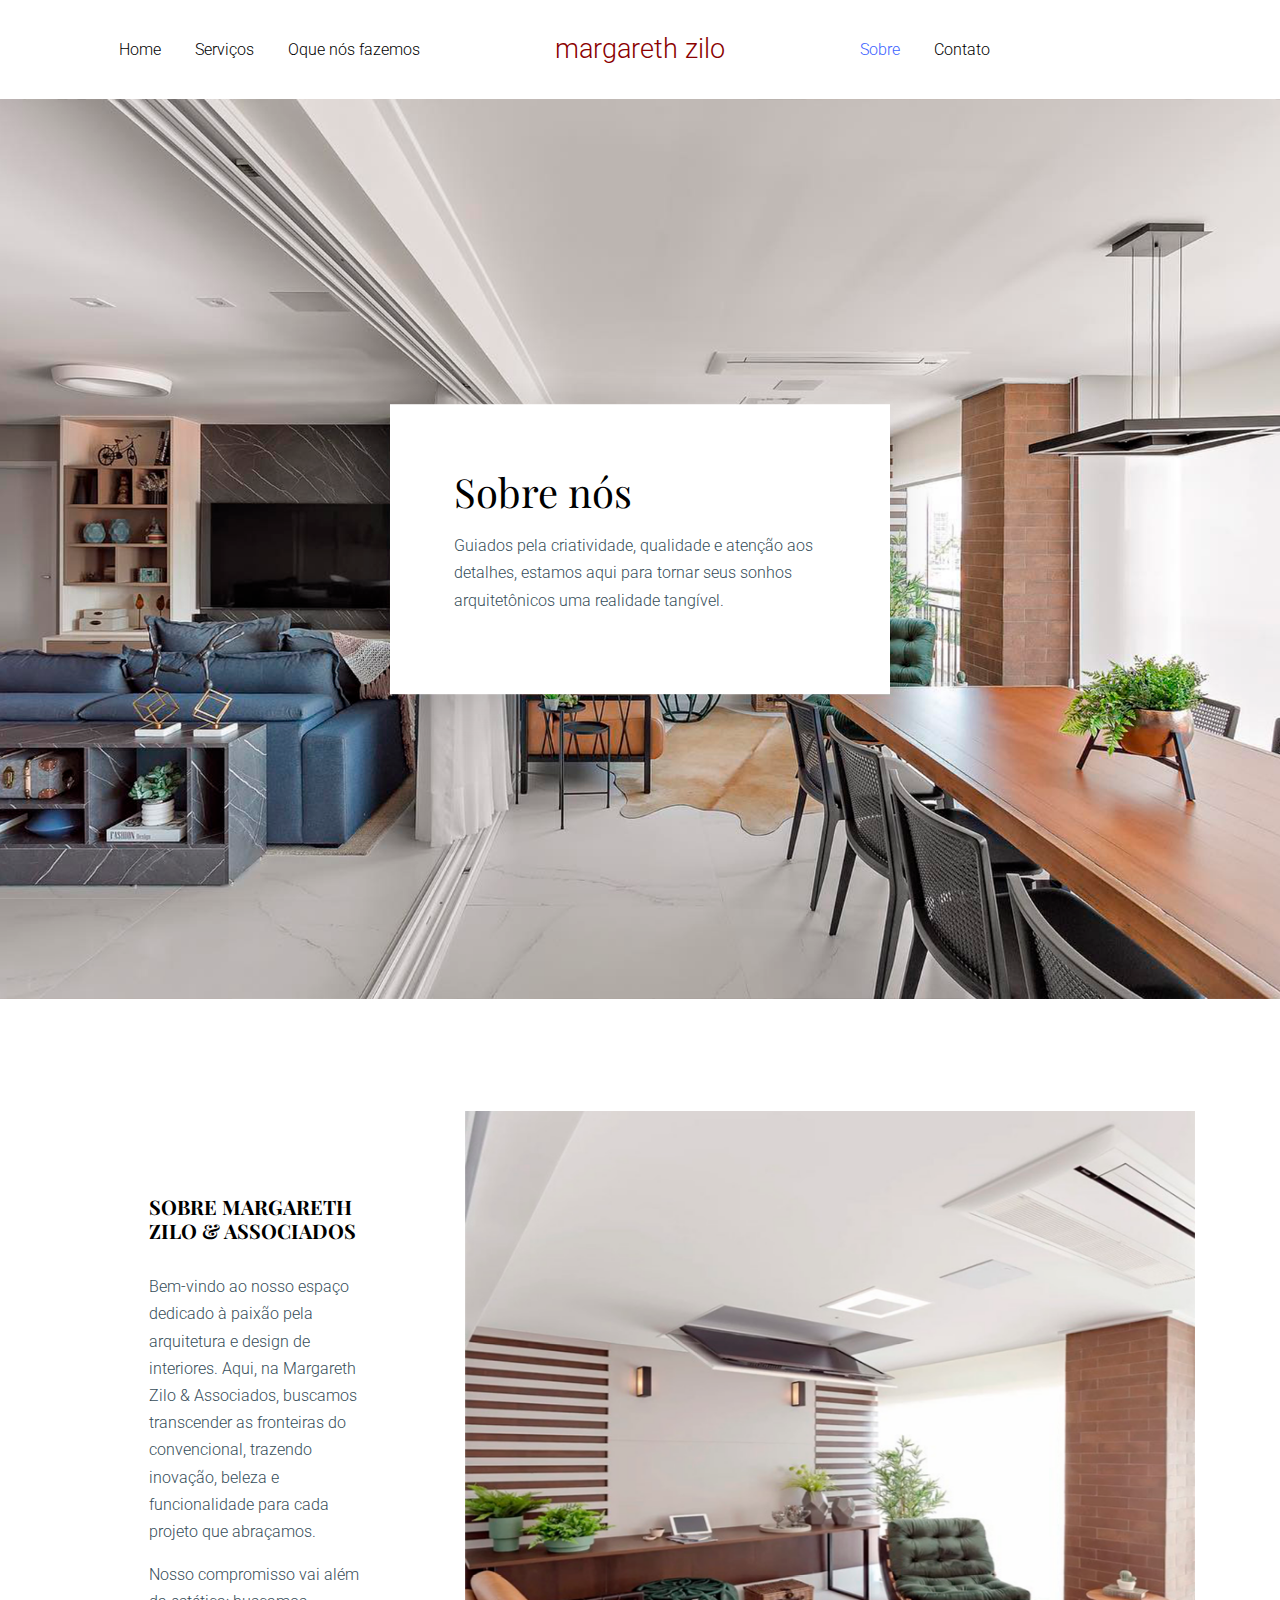
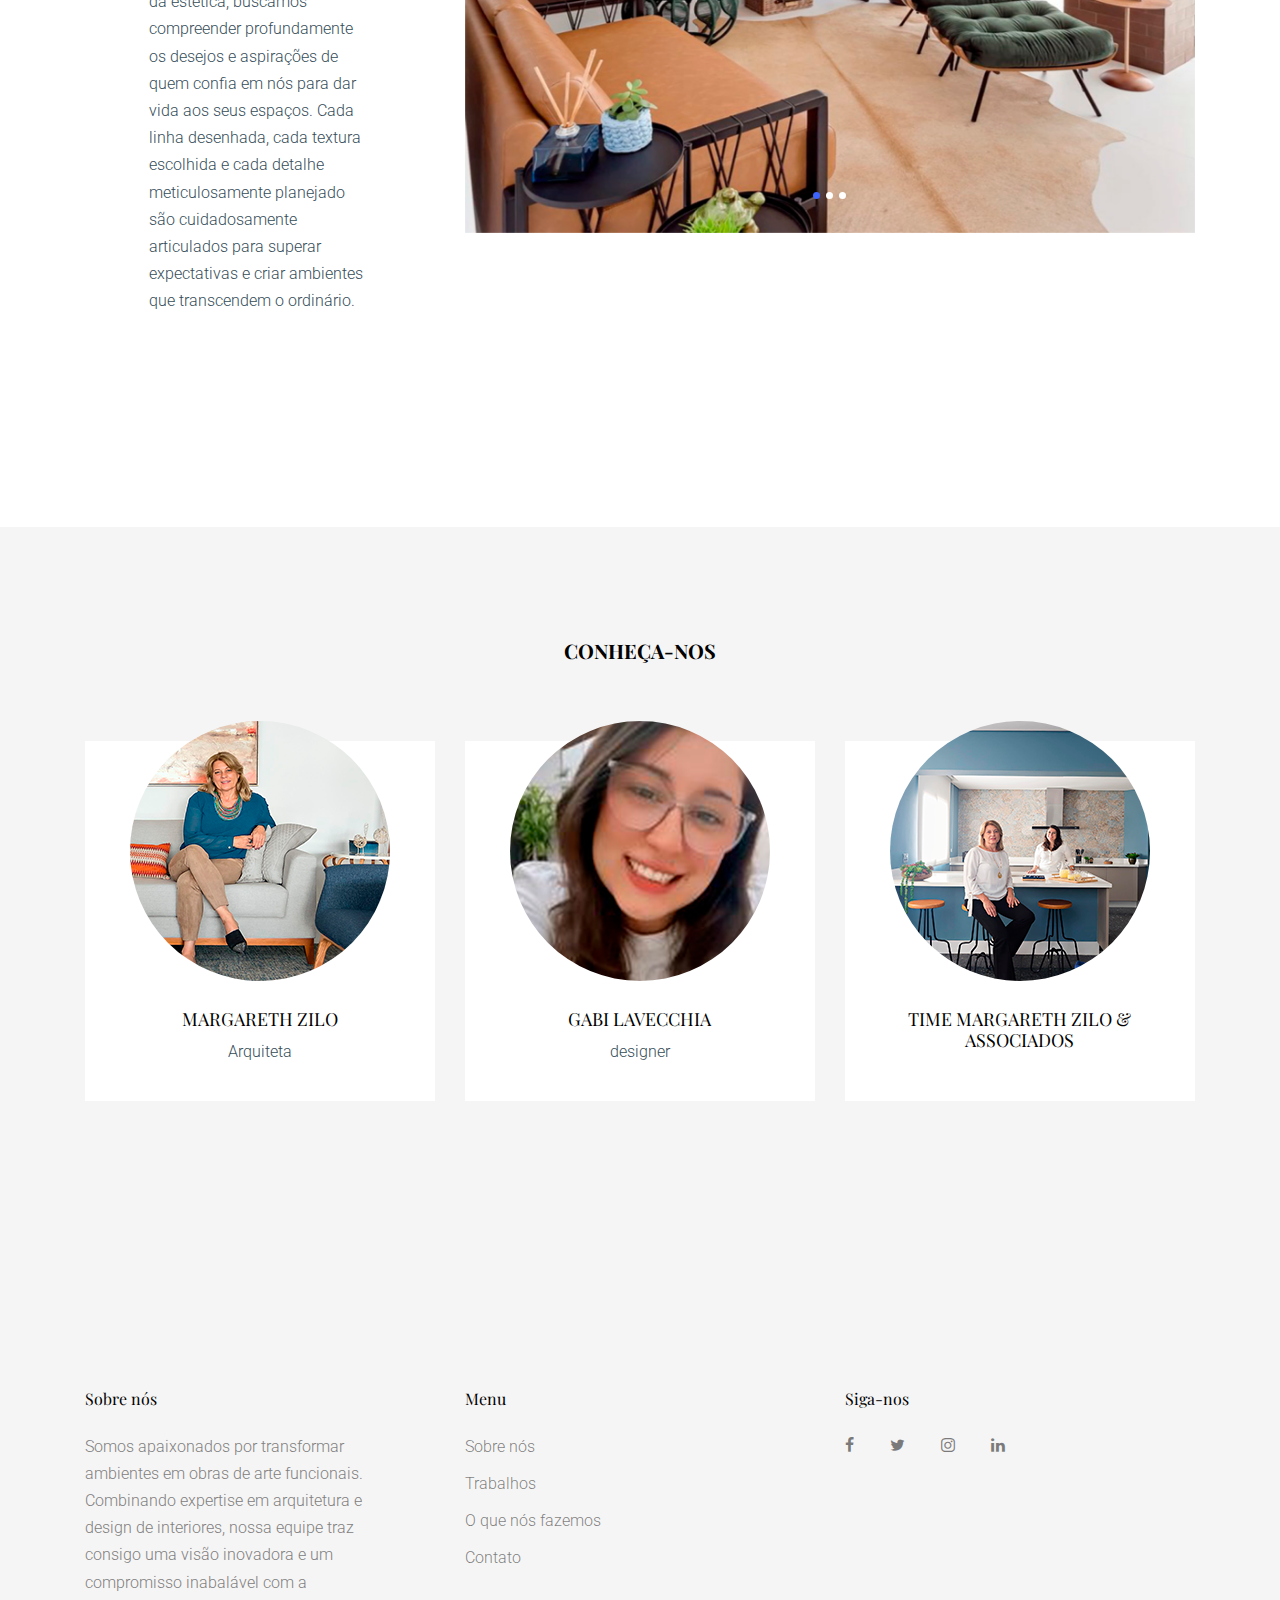
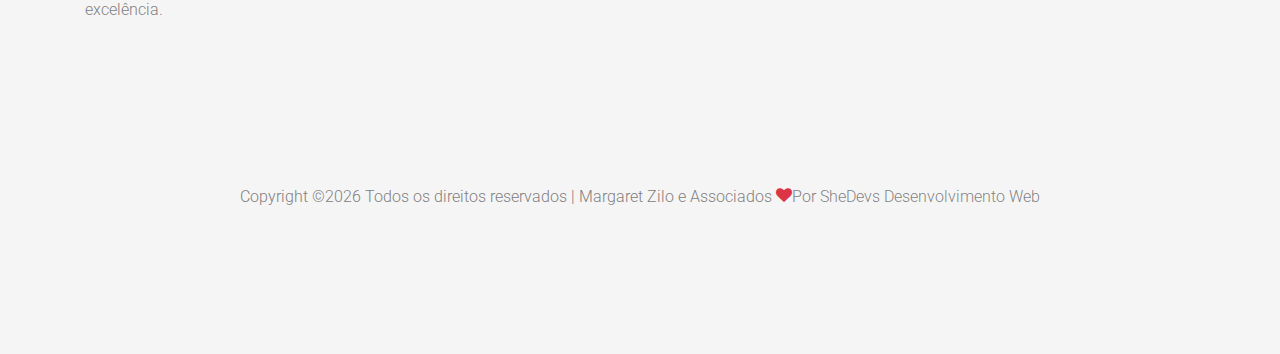
==== about.html @ 589bec4a "first commit" ====
<!DOCTYPE html>
<html lang="pt-br">

<head>
  <title>Margareth Zilo &mdash; </title>
  <meta charset="utf-8">
  <meta name="viewport" content="width=device-width, initial-scale=1, shrink-to-fit=no">


    <link href="https://fonts.googleapis.com/css?family=Playfair+Display:400,700i,900|Roboto&display=swap" rel="stylesheet">

    <link rel="stylesheet" href="fonts/icomoon/style.css">

    <link rel="stylesheet" href="css/bootstrap.min.css">
    <link rel="stylesheet" href="css/animate.min.css">
    <link rel="stylesheet" href="css/jquery.fancybox.min.css">
    <link rel="stylesheet" href="css/owl.carousel.min.css">
    <link rel="stylesheet" href="css/owl.theme.default.min.css">
    <link rel="stylesheet" href="fonts/flaticon/font/flaticon.css">
    <link rel="stylesheet" href="css/aos.css">

    <!-- MAIN CSS -->
    <link rel="stylesheet" href="css/style.css">

  </head>

  <body data-spy="scroll" data-target=".site-navbar-target" data-offset="300">

    
    <div class="site-wrap" id="home-section">

      <div class="site-mobile-menu site-navbar-target">
        <div class="site-mobile-menu-header">
          <div class="site-mobile-menu-close mt-3">
            <span class="icon-close2 js-menu-toggle"></span>
          </div>
        </div>
        <div class="site-mobile-menu-body"></div>
      </div>



      <header class="site-navbar site-navbar-target bg-white" role="banner">

        <div class="container">
          <div class="row align-items-center position-relative">

            <div class="col-lg-4">
              <nav class="site-navigation text-right ml-auto " role="navigation">
                <ul class="site-menu main-menu js-clone-nav ml-auto d-none d-lg-block">
                  <li><a href="index.html" class="nav-link">Home</a></li>
                  <li><a href="work.html" class="nav-link">Serviços</a></li>
                  <li><a href="what-we-do.html" class="nav-link">Oque nós fazemos</a></li>
                </ul>
              </nav>
            </div>
            <div class="col-lg-4 text-center">
              <div class="site-logo">
                <a href="index.html">Margareth Zilo</a>
              </div>


              <div class="ml-auto toggle-button d-inline-block d-lg-none"><a href="#" class="site-menu-toggle py-5 js-menu-toggle text-white"><span class="icon-menu h3 text-primary"></span></a></div>
            </div>
            <div class="col-lg-4">
              <nav class="site-navigation text-left mr-auto " role="navigation">
                <ul class="site-menu main-menu js-clone-nav ml-auto d-none d-lg-block">
                  <li class="active"><a href="about.html" class="nav-link">Sobre</a></li>
                  <li><a href="contact.html" class="nav-link">Contato</a></li>
                </ul>
              </nav>
            </div>
            

          </div>
        </div>

      </header>




    <div class="owl-carousel-wrapper">

      

      <div class="box-92819 shadow-lg">
        

          <div>
            <h1 class=" mb-3 text-black">Sobre nós</h1>
            <p>Guiados pela criatividade, qualidade e atenção aos detalhes, estamos aqui para tornar seus sonhos arquitetônicos uma realidade tangível. </p>
          </div>
        
      </div>

        <div class="ftco-cover-1" style="background-image: url('images/banner2.png');"></div>
    </div>

    
    <div class="site-section">
      <div class="container">
        <div class="row align-items-stretch">
          <div class="col-lg-4">
            <div class="h-100 bg-white box-29291">
              <h2 class="heading-39291">Sobre Margareth Zilo & Associados</h2>
              <p>Bem-vindo ao nosso espaço dedicado à paixão pela arquitetura e design de interiores. Aqui, na Margareth Zilo & Associados, buscamos transcender as fronteiras do convencional, trazendo inovação, beleza e funcionalidade para cada projeto que abraçamos.</p>
              <p>Nosso compromisso vai além da estética; buscamos compreender profundamente os desejos e aspirações de quem confia em nós para dar vida aos seus espaços. Cada linha desenhada, cada textura escolhida e cada detalhe meticulosamente planejado são cuidadosamente articulados para superar expectativas e criar ambientes que transcendem o ordinário.</p>

             
            </div>
          </div>
          <div class="col-lg-8">
            <div class="owl-carousel owl-3">
              <img src="images/trabalho1.png" alt="Image" class="img-fluid">
              <img src="images/trabalho4.png" alt="Image" class="img-fluid">
              <img src="images/trabalho8.png" alt="Image" class="img-fluid">
            </div>
          </div>
        </div>
      </div>
    </div>

    <div class="site-section bg-light">
      <div class="container">
        <div class="row justify-content-center text-center mb-5 section-2-title">
          <div class="col-md-6">
            <h2 class="heading-39291">Conheça-nos</h2>
           
          </div>
        </div>
        <div class="row align-items-stretch">

          <div class="col-lg-4 col-md-6 mb-5">
            <div class="post-entry-1 h-100 bg-white text-center">
              <a href="#" class="d-inline-block">
                <img src="images/time1.png" alt="Image"
                 class="img-fluid">
              </a>
              <div class="post-entry-1-contents">
                <h2>Margareth Zilo</h2>
                <p>Arquiteta</p>
              </div>
            </div>
          </div>
          <div class="col-lg-4 col-md-6 mb-5">
            <div class="post-entry-1 h-100 bg-white text-center">
              <a href="#" class="d-inline-block">
                <img src="images/time2.png" alt="Image"
                 class="img-fluid">
              </a>
              <div class="post-entry-1-contents">
                <h2>Gabi Lavecchia</h2>
                <p>designer</p>
              </div>
            </div>
          </div>

          <div class="col-lg-4 col-md-6 mb-5">
            <div class="post-entry-1 h-100 bg-white text-center">
              <a href="#" class="d-inline-block">
                <img src="images/time3.png" alt="Image"
                 class="img-fluid">
              </a>
              <div class="post-entry-1-contents">
                <h2>Time Margareth Zilo & Associados</h2>
                
              </div>
            </div>
          </div>

          

         

          


        </div>
      </div>
    </div>


    
   
    

    
    
    <footer class="site-footer bg-light">
      <div class="container">
        <div class="row">
          <div class="col-md-6">
            <div class="row">
              <div class="col-md-7">
                <h2 class="footer-heading mb-4">Sobre nós</h2>
                <p>Somos apaixonados por transformar ambientes em obras de arte funcionais. Combinando expertise em arquitetura e design de interiores, nossa equipe traz consigo uma visão inovadora e um compromisso inabalável com a excelência. </p>

              </div>
              <div class="col-md-4 ml-auto">
                <h2 class="footer-heading mb-4">Menu</h2>
                <ul class="list-unstyled">
                  <li><a href="#">Sobre nós</a></li>
                  <li><a href="#">Trabalhos</a></li>
                  <li><a href="#">O que nós fazemos</a></li>
                  <li><a href="#">Contato</a></li>
                 
                </ul>
              </div>

            </div>
          </div>
          <div class="col-md-4 ml-auto">

            


            <h2 class="footer-heading mb-4">Siga-nos</h2>
            <a href="#about-section" class="smoothscroll pl-0 pr-3"><span class="icon-facebook"></span></a>
            <a href="#" class="pl-3 pr-3"><span class="icon-twitter"></span></a>
            <a href="#" class="pl-3 pr-3"><span class="icon-instagram"></span></a>
            <a href="#" class="pl-3 pr-3"><span class="icon-linkedin"></span></a>
            </form>
          </div>
        </div>
        <div class="row pt-5 mt-5 text-center">
          <div class="col-md-12">
            <div class="pt-5">
              <p>
            <!-- Link back to Colorlib can't be removed. Template is licensed under CC BY 3.0. -->
            Copyright &copy;<script>document.write(new Date().getFullYear());</script> Todos os direitos reservados | Margaret Zilo e Associados <i class="icon-heart text-danger" aria-hidden="true"></i>Por <a href="https://colorlib.com" target="_blank" >SheDevs Desenvolvimento Web</a>
            <!-- Link back to Colorlib can't be removed. Template is licensed under CC BY 3.0. -->
            </p>
            </div>
          </div>

        </div>
      </div>
    </footer>

    </div>

    <script src="js/jquery-3.3.1.min.js"></script>
    <script src="js/popper.min.js"></script>
    <script src="js/bootstrap.min.js"></script>
    <script src="js/owl.carousel.min.js"></script>
    <script src="js/jquery.sticky.js"></script>
    <script src="js/jquery.waypoints.min.js"></script>
    <script src="js/jquery.animateNumber.min.js"></script>
    <script src="js/jquery.fancybox.min.js"></script>
    <script src="js/jquery.easing.1.3.js"></script>
    <script src="js/aos.js"></script>

    <script src="js/main.js"></script>

     

  </body>

</html>
---- fonts/icomoon/style.css ----
@font-face {
  font-family: 'icomoon';
  src:  url('fonts/icomoon.eot?10si43');
  src:  url('fonts/icomoon.eot?10si43#iefix') format('embedded-opentype'),
    url('fonts/icomoon.ttf?10si43') format('truetype'),
    url('fonts/icomoon.woff?10si43') format('woff'),
    url('fonts/icomoon.svg?10si43#icomoon') format('svg');
  font-weight: normal;
  font-style: normal;
}

[class^="icon-"], [class*=" icon-"] {
  /* use !important to prevent issues with browser extensions that change fonts */
  font-family: 'icomoon' !important;
  speak: none;
  font-style: normal;
  font-weight: normal;
  font-variant: normal;
  text-transform: none;
  line-height: 1;

  /* Better Font Rendering =========== */
  -webkit-font-smoothing: antialiased;
  -moz-osx-font-smoothing: grayscale;
}

.icon-asterisk:before {
  content: "\f069";
}
.icon-plus:before {
  content: "\f067";
}
.icon-question:before {
  content: "\f128";
}
.icon-minus:before {
  content: "\f068";
}
.icon-glass:before {
  content: "\f000";
}
.icon-music:before {
  content: "\f001";
}
.icon-search:before {
  content: "\f002";
}
.icon-envelope-o:before {
  content: "\f003";
}
.icon-heart:before {
  content: "\f004";
}
.icon-star:before {
  content: "\f005";
}
.icon-star-o:before {
  content: "\f006";
}
.icon-user:before {
  content: "\f007";
}
.icon-film:before {
  content: "\f008";
}
.icon-th-large:before {
  content: "\f009";
}
.icon-th:before {
  content: "\f00a";
}
.icon-th-list:before {
  content: "\f00b";
}
.icon-check:before {
  content: "\f00c";
}
.icon-close:before {
  content: "\f00d";
}
.icon-remove:before {
  content: "\f00d";
}
.icon-times:before {
  content: "\f00d";
}
.icon-search-plus:before {
  content: "\f00e";
}
.icon-search-minus:before {
  content: "\f010";
}
.icon-power-off:before {
  content: "\f011";
}
.icon-signal:before {
  content: "\f012";
}
.icon-cog:before {
  content: "\f013";
}
.icon-gear:before {
  content: "\f013";
}
.icon-trash-o:before {
  content: "\f014";
}
.icon-home:before {
  content: "\f015";
}
.icon-file-o:before {
  content: "\f016";
}
.icon-clock-o:before {
  content: "\f017";
}
.icon-road:before {
  content: "\f018";
}
.icon-download:before {
  content: "\f019";
}
.icon-arrow-circle-o-down:before {
  content: "\f01a";
}
.icon-arrow-circle-o-up:before {
  content: "\f01b";
}
.icon-inbox:before {
  content: "\f01c";
}
.icon-play-circle-o:before {
  content: "\f01d";
}
.icon-repeat:before {
  content: "\f01e";
}
.icon-rotate-right:before {
  content: "\f01e";
}
.icon-refresh:before {
  content: "\f021";
}
.icon-list-alt:before {
  content: "\f022";
}
.icon-lock:before {
  content: "\f023";
}
.icon-flag:before {
  content: "\f024";
}
.icon-headphones:before {
  content: "\f025";
}
.icon-volume-off:before {
  content: "\f026";
}
.icon-volume-down:before {
  content: "\f027";
}
.icon-volume-up:before {
  content: "\f028";
}
.icon-qrcode:before {
  content: "\f029";
}
.icon-barcode:before {
  content: "\f02a";
}
.icon-tag:before {
  content: "\f02b";
}
.icon-tags:before {
  content: "\f02c";
}
.icon-book:before {
  content: "\f02d";
}
.icon-bookmark:before {
  content: "\f02e";
}
.icon-print:before {
  content: "\f02f";
}
.icon-camera:before {
  content: "\f030";
}
.icon-font:before {
  content: "\f031";
}
.icon-bold:before {
  content: "\f032";
}
.icon-italic:before {
  content: "\f033";
}
.icon-text-height:before {
  content: "\f034";
}
.icon-text-width:before {
  content: "\f035";
}
.icon-align-left:before {
  content: "\f036";
}
.icon-align-center:before {
  content: "\f037";
}
.icon-align-right:before {
  content: "\f038";
}
.icon-align-justify:before {
  content: "\f039";
}
.icon-list:before {
  content: "\f03a";
}
.icon-dedent:before {
  content: "\f03b";
}
.icon-outdent:before {
  content: "\f03b";
}
.icon-indent:before {
  content: "\f03c";
}
.icon-video-camera:before {
  content: "\f03d";
}
.icon-image:before {
  content: "\f03e";
}
.icon-photo:before {
  content: "\f03e";
}
.icon-picture-o:before {
  content: "\f03e";
}
.icon-pencil:before {
  content: "\f040";
}
.icon-map-marker:before {
  content: "\f041";
}
.icon-adjust:before {
  content: "\f042";
}
.icon-tint:before {
  content: "\f043";
}
.icon-edit:before {
  content: "\f044";
}
.icon-pencil-square-o:before {
  content: "\f044";
}
.icon-share-square-o:before {
  content: "\f045";
}
.icon-check-square-o:before {
  content: "\f046";
}
.icon-arrows:before {
  content: "\f047";
}
.icon-step-backward:before {
  content: "\f048";
}
.icon-fast-backward:before {
  content: "\f049";
}
.icon-backward:before {
  content: "\f04a";
}
.icon-play:before {
  content: "\f04b";
}
.icon-pause:before {
  content: "\f04c";
}
.icon-stop:before {
  content: "\f04d";
}
.icon-forward:before {
  content: "\f04e";
}
.icon-fast-forward:before {
  content: "\f050";
}
.icon-step-forward:before {
  content: "\f051";
}
.icon-eject:before {
  content: "\f052";
}
.icon-chevron-left:before {
  content: "\f053";
}
.icon-chevron-right:before {
  content: "\f054";
}
.icon-plus-circle:before {
  content: "\f055";
}
.icon-minus-circle:before {
  content: "\f056";
}
.icon-times-circle:before {
  content: "\f057";
}
.icon-check-circle:before {
  content: "\f058";
}
.icon-question-circle:before {
  content: "\f059";
}
.icon-info-circle:before {
  content: "\f05a";
}
.icon-crosshairs:before {
  content: "\f05b";
}
.icon-times-circle-o:before {
  content: "\f05c";
}
.icon-check-circle-o:before {
  content: "\f05d";
}
.icon-ban:before {
  content: "\f05e";
}
.icon-arrow-left:before {
  content: "\f060";
}
.icon-arrow-right:before {
  content: "\f061";
}
.icon-arrow-up:before {
  content: "\f062";
}
.icon-arrow-down:before {
  content: "\f063";
}
.icon-mail-forward:before {
  content: "\f064";
}
.icon-share:before {
  content: "\f064";
}
.icon-expand:before {
  content: "\f065";
}
.icon-compress:before {
  content: "\f066";
}
.icon-exclamation-circle:before {
  content: "\f06a";
}
.icon-gift:before {
  content: "\f06b";
}
.icon-leaf:before {
  content: "\f06c";
}
.icon-fire:before {
  content: "\f06d";
}
.icon-eye:before {
  content: "\f06e";
}
.icon-eye-slash:before {
  content: "\f070";
}
.icon-exclamation-triangle:before {
  content: "\f071";
}
.icon-warning:before {
  content: "\f071";
}
.icon-plane:before {
  content: "\f072";
}
.icon-calendar:before {
  content: "\f073";
}
.icon-random:before {
  content: "\f074";
}
.icon-comment:before {
  content: "\f075";
}
.icon-magnet:before {
  content: "\f076";
}
.icon-chevron-up:before {
  content: "\f077";
}
.icon-chevron-down:before {
  content: "\f078";
}
.icon-retweet:before {
  content: "\f079";
}
.icon-shopping-cart:before {
  content: "\f07a";
}
.icon-folder:before {
  content: "\f07b";
}
.icon-folder-open:before {
  content: "\f07c";
}
.icon-arrows-v:before {
  content: "\f07d";
}
.icon-arrows-h:before {
  content: "\f07e";
}
.icon-bar-chart:before {
  content: "\f080";
}
.icon-bar-chart-o:before {
  content: "\f080";
}
.icon-twitter-square:before {
  content: "\f081";
}
.icon-facebook-square:before {
  content: "\f082";
}
.icon-camera-retro:before {
  content: "\f083";
}
.icon-key:before {
  content: "\f084";
}
.icon-cogs:before {
  content: "\f085";
}
.icon-gears:before {
  content: "\f085";
}
.icon-comments:before {
  content: "\f086";
}
.icon-thumbs-o-up:before {
  content: "\f087";
}
.icon-thumbs-o-down:before {
  content: "\f088";
}
.icon-star-half:before {
  content: "\f089";
}
.icon-heart-o:before {
  content: "\f08a";
}
.icon-sign-out:before {
  content: "\f08b";
}
.icon-linkedin-square:before {
  content: "\f08c";
}
.icon-thumb-tack:before {
  content: "\f08d";
}
.icon-external-link:before {
  content: "\f08e";
}
.icon-sign-in:before {
  content: "\f090";
}
.icon-trophy:before {
  content: "\f091";
}
.icon-github-square:before {
  content: "\f092";
}
.icon-upload:before {
  content: "\f093";
}
.icon-lemon-o:before {
  content: "\f094";
}
.icon-phone:before {
  content: "\f095";
}
.icon-square-o:before {
  content: "\f096";
}
.icon-bookmark-o:before {
  content: "\f097";
}
.icon-phone-square:before {
  content: "\f098";
}
.icon-twitter:before {
  content: "\f099";
}
.icon-facebook:before {
  content: "\f09a";
}
.icon-facebook-f:before {
  content: "\f09a";
}
.icon-github:before {
  content: "\f09b";
}
.icon-unlock:before {
  content: "\f09c";
}
.icon-credit-card:before {
  content: "\f09d";
}
.icon-feed:before {
  content: "\f09e";
}
.icon-rss:before {
  content: "\f09e";
}
.icon-hdd-o:before {
  content: "\f0a0";
}
.icon-bullhorn:before {
  content: "\f0a1";
}
.icon-bell-o:before {
  content: "\f0a2";
}
.icon-certificate:before {
  content: "\f0a3";
}
.icon-hand-o-right:before {
  content: "\f0a4";
}
.icon-hand-o-left:before {
  content: "\f0a5";
}
.icon-hand-o-up:before {
  content: "\f0a6";
}
.icon-hand-o-down:before {
  content: "\f0a7";
}
.icon-arrow-circle-left:before {
  content: "\f0a8";
}
.icon-arrow-circle-right:before {
  content: "\f0a9";
}
.icon-arrow-circle-up:before {
  content: "\f0aa";
}
.icon-arrow-circle-down:before {
  content: "\f0ab";
}
.icon-globe:before {
  content: "\f0ac";
}
.icon-wrench:before {
  content: "\f0ad";
}
.icon-tasks:before {
  content: "\f0ae";
}
.icon-filter:before {
  content: "\f0b0";
}
.icon-briefcase:before {
  content: "\f0b1";
}
.icon-arrows-alt:before {
  content: "\f0b2";
}
.icon-group:before {
  content: "\f0c0";
}
.icon-users:before {
  content: "\f0c0";
}
.icon-chain:before {
  content: "\f0c1";
}
.icon-link:before {
  content: "\f0c1";
}
.icon-cloud:before {
  content: "\f0c2";
}
.icon-flask:before {
  content: "\f0c3";
}
.icon-cut:before {
  content: "\f0c4";
}
.icon-scissors:before {
  content: "\f0c4";
}
.icon-copy:before {
  content: "\f0c5";
}
.icon-files-o:before {
  content: "\f0c5";
}
.icon-paperclip:before {
  content: "\f0c6";
}
.icon-floppy-o:before {
  content: "\f0c7";
}
.icon-save:before {
  content: "\f0c7";
}
.icon-square:before {
  content: "\f0c8";
}
.icon-bars:before {
  content: "\f0c9";
}
.icon-navicon:before {
  content: "\f0c9";
}
.icon-reorder:before {
  content: "\f0c9";
}
.icon-list-ul:before {
  content: "\f0ca";
}
.icon-list-ol:before {
  content: "\f0cb";
}
.icon-strikethrough:before {
  content: "\f0cc";
}
.icon-underline:before {
  content: "\f0cd";
}
.icon-table:before {
  content: "\f0ce";
}
.icon-magic:before {
  content: "\f0d0";
}
.icon-truck:before {
  content: "\f0d1";
}
.icon-pinterest:before {
  content: "\f0d2";
}
.icon-pinterest-square:before {
  content: "\f0d3";
}
.icon-google-plus-square:before {
  content: "\f0d4";
}
.icon-google-plus:before {
  content: "\f0d5";
}
.icon-money:before {
  content: "\f0d6";
}
.icon-caret-down:before {
  content: "\f0d7";
}
.icon-caret-up:before {
  content: "\f0d8";
}
.icon-caret-left:before {
  content: "\f0d9";
}
.icon-caret-right:before {
  content: "\f0da";
}
.icon-columns:before {
  content: "\f0db";
}
.icon-sort:before {
  content: "\f0dc";
}
.icon-unsorted:before {
  content: "\f0dc";
}
.icon-sort-desc:before {
  content: "\f0dd";
}
.icon-sort-down:before {
  content: "\f0dd";
}
.icon-sort-asc:before {
  content: "\f0de";
}
.icon-sort-up:before {
  content: "\f0de";
}
.icon-envelope:before {
  content: "\f0e0";
}
.icon-linkedin:before {
  content: "\f0e1";
}
.icon-rotate-left:before {
  content: "\f0e2";
}
.icon-undo:before {
  content: "\f0e2";
}
.icon-gavel:before {
  content: "\f0e3";
}
.icon-legal:before {
  content: "\f0e3";
}
.icon-dashboard:before {
  content: "\f0e4";
}
.icon-tachometer:before {
  content: "\f0e4";
}
.icon-comment-o:before {
  content: "\f0e5";
}
.icon-comments-o:before {
  content: "\f0e6";
}
.icon-bolt:before {
  content: "\f0e7";
}
.icon-flash:before {
  content: "\f0e7";
}
.icon-sitemap:before {
  content: "\f0e8";
}
.icon-umbrella:before {
  content: "\f0e9";
}
.icon-clipboard:before {
  content: "\f0ea";
}
.icon-paste:before {
  content: "\f0ea";
}
.icon-lightbulb-o:before {
  content: "\f0eb";
}
.icon-exchange:before {
  content: "\f0ec";
}
.icon-cloud-download:before {
  content: "\f0ed";
}
.icon-cloud-upload:before {
  content: "\f0ee";
}
.icon-user-md:before {
  content: "\f0f0";
}
.icon-stethoscope:before {
  content: "\f0f1";
}
.icon-suitcase:before {
  content: "\f0f2";
}
.icon-bell:before {
  content: "\f0f3";
}
.icon-coffee:before {
  content: "\f0f4";
}
.icon-cutlery:before {
  content: "\f0f5";
}
.icon-file-text-o:before {
  content: "\f0f6";
}
.icon-building-o:before {
  content: "\f0f7";
}
.icon-hospital-o:before {
  content: "\f0f8";
}
.icon-ambulance:before {
  content: "\f0f9";
}
.icon-medkit:before {
  content: "\f0fa";
}
.icon-fighter-jet:before {
  content: "\f0fb";
}
.icon-beer:before {
  content: "\f0fc";
}
.icon-h-square:before {
  content: "\f0fd";
}
.icon-plus-square:before {
  content: "\f0fe";
}
.icon-angle-double-left:before {
  content: "\f100";
}
.icon-angle-double-right:before {
  content: "\f101";
}
.icon-angle-double-up:before {
  content: "\f102";
}
.icon-angle-double-down:before {
  content: "\f103";
}
.icon-angle-left:before {
  content: "\f104";
}
.icon-angle-right:before {
  content: "\f105";
}
.icon-angle-up:before {
  content: "\f106";
}
.icon-angle-down:before {
  content: "\f107";
}
.icon-desktop:before {
  content: "\f108";
}
.icon-laptop:before {
  content: "\f109";
}
.icon-tablet:before {
  content: "\f10a";
}
.icon-mobile:before {
  content: "\f10b";
}
.icon-mobile-phone:before {
  content: "\f10b";
}
.icon-circle-o:before {
  content: "\f10c";
}
.icon-quote-left:before {
  content: "\f10d";
}
.icon-quote-right:before {
  content: "\f10e";
}
.icon-spinner:before {
  content: "\f110";
}
.icon-circle:before {
  content: "\f111";
}
.icon-mail-reply:before {
  content: "\f112";
}
.icon-reply:before {
  content: "\f112";
}
.icon-github-alt:before {
  content: "\f113";
}
.icon-folder-o:before {
  content: "\f114";
}
.icon-folder-open-o:before {
  content: "\f115";
}
.icon-smile-o:before {
  content: "\f118";
}
.icon-frown-o:before {
  content: "\f119";
}
.icon-meh-o:before {
  content: "\f11a";
}
.icon-gamepad:before {
  content: "\f11b";
}
.icon-keyboard-o:before {
  content: "\f11c";
}
.icon-flag-o:before {
  content: "\f11d";
}
.icon-flag-checkered:before {
  content: "\f11e";
}
.icon-terminal:before {
  content: "\f120";
}
.icon-code:before {
  content: "\f121";
}
.icon-mail-reply-all:before {
  content: "\f122";
}
.icon-reply-all:before {
  content: "\f122";
}
.icon-star-half-empty:before {
  content: "\f123";
}
.icon-star-half-full:before {
  content: "\f123";
}
.icon-star-half-o:before {
  content: "\f123";
}
.icon-location-arrow:before {
  content: "\f124";
}
.icon-crop:before {
  content: "\f125";
}
.icon-code-fork:before {
  content: "\f126";
}
.icon-chain-broken:before {
  content: "\f127";
}
.icon-unlink:before {
  content: "\f127";
}
.icon-info:before {
  content: "\f129";
}
.icon-exclamation:before {
  content: "\f12a";
}
.icon-superscript:before {
  content: "\f12b";
}
.icon-subscript:before {
  content: "\f12c";
}
.icon-eraser:before {
  content: "\f12d";
}
.icon-puzzle-piece:before {
  content: "\f12e";
}
.icon-microphone:before {
  content: "\f130";
}
.icon-microphone-slash:before {
  content: "\f131";
}
.icon-shield:before {
  content: "\f132";
}
.icon-calendar-o:before {
  content: "\f133";
}
.icon-fire-extinguisher:before {
  content: "\f134";
}
.icon-rocket:before {
  content: "\f135";
}
.icon-maxcdn:before {
  content: "\f136";
}
.icon-chevron-circle-left:before {
  content: "\f137";
}
.icon-chevron-circle-right:before {
  content: "\f138";
}
.icon-chevron-circle-up:before {
  content: "\f139";
}
.icon-chevron-circle-down:before {
  content: "\f13a";
}
.icon-html5:before {
  content: "\f13b";
}
.icon-css3:before {
  content: "\f13c";
}
.icon-anchor:before {
  content: "\f13d";
}
.icon-unlock-alt:before {
  content: "\f13e";
}
.icon-bullseye:before {
  content: "\f140";
}
.icon-ellipsis-h:before {
  content: "\f141";
}
.icon-ellipsis-v:before {
  content: "\f142";
}
.icon-rss-square:before {
  content: "\f143";
}
.icon-play-circle:before {
  content: "\f144";
}
.icon-ticket:before {
  content: "\f145";
}
.icon-minus-square:before {
  content: "\f146";
}
.icon-minus-square-o:before {
  content: "\f147";
}
.icon-level-up:before {
  content: "\f148";
}
.icon-level-down:before {
  content: "\f149";
}
.icon-check-square:before {
  content: "\f14a";
}
.icon-pencil-square:before {
  content: "\f14b";
}
.icon-external-link-square:before {
  content: "\f14c";
}
.icon-share-square:before {
  content: "\f14d";
}
.icon-compass:before {
  content: "\f14e";
}
.icon-caret-square-o-down:before {
  content: "\f150";
}
.icon-toggle-down:before {
  content: "\f150";
}
.icon-caret-square-o-up:before {
  content: "\f151";
}
.icon-toggle-up:before {
  content: "\f151";
}
.icon-caret-square-o-right:before {
  content: "\f152";
}
.icon-toggle-right:before {
  content: "\f152";
}
.icon-eur:before {
  content: "\f153";
}
.icon-euro:before {
  content: "\f153";
}
.icon-gbp:before {
  content: "\f154";
}
.icon-dollar:before {
  content: "\f155";
}
.icon-usd:before {
  content: "\f155";
}
.icon-inr:before {
  content: "\f156";
}
.icon-rupee:before {
  content: "\f156";
}
.icon-cny:before {
  content: "\f157";
}
.icon-jpy:before {
  content: "\f157";
}
.icon-rmb:before {
  content: "\f157";
}
.icon-yen:before {
  content: "\f157";
}
.icon-rouble:before {
  content: "\f158";
}
.icon-rub:before {
  content: "\f158";
}
.icon-ruble:before {
  content: "\f158";
}
.icon-krw:before {
  content: "\f159";
}
.icon-won:before {
  content: "\f159";
}
.icon-bitcoin:before {
  content: "\f15a";
}
.icon-btc:before {
  content: "\f15a";
}
.icon-file:before {
  content: "\f15b";
}
.icon-file-text:before {
  content: "\f15c";
}
.icon-sort-alpha-asc:before {
  content: "\f15d";
}
.icon-sort-alpha-desc:before {
  content: "\f15e";
}
.icon-sort-amount-asc:before {
  content: "\f160";
}
.icon-sort-amount-desc:before {
  content: "\f161";
}
.icon-sort-numeric-asc:before {
  content: "\f162";
}
.icon-sort-numeric-desc:before {
  content: "\f163";
}
.icon-thumbs-up:before {
  content: "\f164";
}
.icon-thumbs-down:before {
  content: "\f165";
}
.icon-youtube-square:before {
  content: "\f166";
}
.icon-youtube:before {
  content: "\f167";
}
.icon-xing:before {
  content: "\f168";
}
.icon-xing-square:before {
  content: "\f169";
}
.icon-youtube-play:before {
  content: "\f16a";
}
.icon-dropbox:before {
  content: "\f16b";
}
.icon-stack-overflow:before {
  content: "\f16c";
}
.icon-instagram:before {
  content: "\f16d";
}
.icon-flickr:before {
  content: "\f16e";
}
.icon-adn:before {
  content: "\f170";
}
.icon-bitbucket:before {
  content: "\f171";
}
.icon-bitbucket-square:before {
  content: "\f172";
}
.icon-tumblr:before {
  content: "\f173";
}
.icon-tumblr-square:before {
  content: "\f174";
}
.icon-long-arrow-down:before {
  content: "\f175";
}
.icon-long-arrow-up:before {
  content: "\f176";
}
.icon-long-arrow-left:before {
  content: "\f177";
}
.icon-long-arrow-right:before {
  content: "\f178";
}
.icon-apple:before {
  content: "\f179";
}
.icon-windows:before {
  content: "\f17a";
}
.icon-android:before {
  content: "\f17b";
}
.icon-linux:before {
  content: "\f17c";
}
.icon-dribbble:before {
  content: "\f17d";
}
.icon-skype:before {
  content: "\f17e";
}
.icon-foursquare:before {
  content: "\f180";
}
.icon-trello:before {
  content: "\f181";
}
.icon-female:before {
  content: "\f182";
}
.icon-male:before {
  content: "\f183";
}
.icon-gittip:before {
  content: "\f184";
}
.icon-gratipay:before {
  content: "\f184";
}
.icon-sun-o:before {
  content: "\f185";
}
.icon-moon-o:before {
  content: "\f186";
}
.icon-archive:before {
  content: "\f187";
}
.icon-bug:before {
  content: "\f188";
}
.icon-vk:before {
  content: "\f189";
}
.icon-weibo:before {
  content: "\f18a";
}
.icon-renren:before {
  content: "\f18b";
}
.icon-pagelines:before {
  content: "\f18c";
}
.icon-stack-exchange:before {
  content: "\f18d";
}
.icon-arrow-circle-o-right:before {
  content: "\f18e";
}
.icon-arrow-circle-o-left:before {
  content: "\f190";
}
.icon-caret-square-o-left:before {
  content: "\f191";
}
.icon-toggle-left:before {
  content: "\f191";
}
.icon-dot-circle-o:before {
  content: "\f192";
}
.icon-wheelchair:before {
  content: "\f193";
}
.icon-vimeo-square:before {
  content: "\f194";
}
.icon-try:before {
  content: "\f195";
}
.icon-turkish-lira:before {
  content: "\f195";
}
.icon-plus-square-o:before {
  content: "\f196";
}
.icon-space-shuttle:before {
  content: "\f197";
}
.icon-slack:before {
  content: "\f198";
}
.icon-envelope-square:before {
  content: "\f199";
}
.icon-wordpress:before {
  content: "\f19a";
}
.icon-openid:before {
  content: "\f19b";
}
.icon-bank:before {
  content: "\f19c";
}
.icon-institution:before {
  content: "\f19c";
}
.icon-university:before {
  content: "\f19c";
}
.icon-graduation-cap:before {
  content: "\f19d";
}
.icon-mortar-board:before {
  content: "\f19d";
}
.icon-yahoo:before {
  content: "\f19e";
}
.icon-google:before {
  content: "\f1a0";
}
.icon-reddit:before {
  content: "\f1a1";
}
.icon-reddit-square:before {
  content: "\f1a2";
}
.icon-stumbleupon-circle:before {
  content: "\f1a3";
}
.icon-stumbleupon:before {
  content: "\f1a4";
}
.icon-delicious:before {
  content: "\f1a5";
}
.icon-digg:before {
  content: "\f1a6";
}
.icon-pied-piper-pp:before {
  content: "\f1a7";
}
.icon-pied-piper-alt:before {
  content: "\f1a8";
}
.icon-drupal:before {
  content: "\f1a9";
}
.icon-joomla:before {
  content: "\f1aa";
}
.icon-language:before {
  content: "\f1ab";
}
.icon-fax:before {
  content: "\f1ac";
}
.icon-building:before {
  content: "\f1ad";
}
.icon-child:before {
  content: "\f1ae";
}
.icon-paw:before {
  content: "\f1b0";
}
.icon-spoon:before {
  content: "\f1b1";
}
.icon-cube:before {
  content: "\f1b2";
}
.icon-cubes:before {
  content: "\f1b3";
}
.icon-behance:before {
  content: "\f1b4";
}
.icon-behance-square:before {
  content: "\f1b5";
}
.icon-steam:before {
  content: "\f1b6";
}
.icon-steam-square:before {
  content: "\f1b7";
}
.icon-recycle:before {
  content: "\f1b8";
}
.icon-automobile:before {
  content: "\f1b9";
}
.icon-car:before {
  content: "\f1b9";
}
.icon-cab:before {
  content: "\f1ba";
}
.icon-taxi:before {
  content: "\f1ba";
}
.icon-tree:before {
  content: "\f1bb";
}
.icon-spotify:before {
  content: "\f1bc";
}
.icon-deviantart:before {
  content: "\f1bd";
}
.icon-soundcloud:before {
  content: "\f1be";
}
.icon-database:before {
  content: "\f1c0";
}
.icon-file-pdf-o:before {
  content: "\f1c1";
}
.icon-file-word-o:before {
  content: "\f1c2";
}
.icon-file-excel-o:before {
  content: "\f1c3";
}
.icon-file-powerpoint-o:before {
  content: "\f1c4";
}
.icon-file-image-o:before {
  content: "\f1c5";
}
.icon-file-photo-o:before {
  content: "\f1c5";
}
.icon-file-picture-o:before {
  content: "\f1c5";
}
.icon-file-archive-o:before {
  content: "\f1c6";
}
.icon-file-zip-o:before {
  content: "\f1c6";
}
.icon-file-audio-o:before {
  content: "\f1c7";
}
.icon-file-sound-o:before {
  content: "\f1c7";
}
.icon-file-movie-o:before {
  content: "\f1c8";
}
.icon-file-video-o:before {
  content: "\f1c8";
}
.icon-file-code-o:before {
  content: "\f1c9";
}
.icon-vine:before {
  content: "\f1ca";
}
.icon-codepen:before {
  content: "\f1cb";
}
.icon-jsfiddle:before {
  content: "\f1cc";
}
.icon-life-bouy:before {
  content: "\f1cd";
}
.icon-life-buoy:before {
  content: "\f1cd";
}
.icon-life-ring:before {
  content: "\f1cd";
}
.icon-life-saver:before {
  content: "\f1cd";
}
.icon-support:before {
  content: "\f1cd";
}
.icon-circle-o-notch:before {
  content: "\f1ce";
}
.icon-ra:before {
  content: "\f1d0";
}
.icon-rebel:before {
  content: "\f1d0";
}
.icon-resistance:before {
  content: "\f1d0";
}
.icon-empire:before {
  content: "\f1d1";
}
.icon-ge:before {
  content: "\f1d1";
}
.icon-git-square:before {
  content: "\f1d2";
}
.icon-git:before {
  content: "\f1d3";
}
.icon-hacker-news:before {
  content: "\f1d4";
}
.icon-y-combinator-square:before {
  content: "\f1d4";
}
.icon-yc-square:before {
  content: "\f1d4";
}
.icon-tencent-weibo:before {
  content: "\f1d5";
}
.icon-qq:before {
  content: "\f1d6";
}
.icon-wechat:before {
  content: "\f1d7";
}
.icon-weixin:before {
  content: "\f1d7";
}
.icon-paper-plane:before {
  content: "\f1d8";
}
.icon-send:before {
  content: "\f1d8";
}
.icon-paper-plane-o:before {
  content: "\f1d9";
}
.icon-send-o:before {
  content: "\f1d9";
}
.icon-history:before {
  content: "\f1da";
}
.icon-circle-thin:before {
  content: "\f1db";
}
.icon-header:before {
  content: "\f1dc";
}
.icon-paragraph:before {
  content: "\f1dd";
}
.icon-sliders:before {
  content: "\f1de";
}
.icon-share-alt:before {
  content: "\f1e0";
}
.icon-share-alt-square:before {
  content: "\f1e1";
}
.icon-bomb:before {
  content: "\f1e2";
}
.icon-futbol-o:before {
  content: "\f1e3";
}
.icon-soccer-ball-o:before {
  content: "\f1e3";
}
.icon-tty:before {
  content: "\f1e4";
}
.icon-binoculars:before {
  content: "\f1e5";
}
.icon-plug:before {
  content: "\f1e6";
}
.icon-slideshare:before {
  content: "\f1e7";
}
.icon-twitch:before {
  content: "\f1e8";
}
.icon-yelp:before {
  content: "\f1e9";
}
.icon-newspaper-o:before {
  content: "\f1ea";
}
.icon-wifi:before {
  content: "\f1eb";
}
.icon-calculator:before {
  content: "\f1ec";
}
.icon-paypal:before {
  content: "\f1ed";
}
.icon-google-wallet:before {
  content: "\f1ee";
}
.icon-cc-visa:before {
  content: "\f1f0";
}
.icon-cc-mastercard:before {
  content: "\f1f1";
}
.icon-cc-discover:before {
  content: "\f1f2";
}
.icon-cc-amex:before {
  content: "\f1f3";
}
.icon-cc-paypal:before {
  content: "\f1f4";
}
.icon-cc-stripe:before {
  content: "\f1f5";
}
.icon-bell-slash:before {
  content: "\f1f6";
}
.icon-bell-slash-o:before {
  content: "\f1f7";
}
.icon-trash:before {
  content: "\f1f8";
}
.icon-copyright:before {
  content: "\f1f9";
}
.icon-at:before {
  content: "\f1fa";
}
.icon-eyedropper:before {
  content: "\f1fb";
}
.icon-paint-brush:before {
  content: "\f1fc";
}
.icon-birthday-cake:before {
  content: "\f1fd";
}
.icon-area-chart:before {
  content: "\f1fe";
}
.icon-pie-chart:before {
  content: "\f200";
}
.icon-line-chart:before {
  content: "\f201";
}
.icon-lastfm:before {
  content: "\f202";
}
.icon-lastfm-square:before {
  content: "\f203";
}
.icon-toggle-off:before {
  content: "\f204";
}
.icon-toggle-on:before {
  content: "\f205";
}
.icon-bicycle:before {
  content: "\f206";
}
.icon-bus:before {
  content: "\f207";
}
.icon-ioxhost:before {
  content: "\f208";
}
.icon-angellist:before {
  content: "\f209";
}
.icon-cc:before {
  content: "\f20a";
}
.icon-ils:before {
  content: "\f20b";
}
.icon-shekel:before {
  content: "\f20b";
}
.icon-sheqel:before {
  content: "\f20b";
}
.icon-meanpath:before {
  content: "\f20c";
}
.icon-buysellads:before {
  content: "\f20d";
}
.icon-connectdevelop:before {
  content: "\f20e";
}
.icon-dashcube:before {
  content: "\f210";
}
.icon-forumbee:before {
  content: "\f211";
}
.icon-leanpub:before {
  content: "\f212";
}
.icon-sellsy:before {
  content: "\f213";
}
.icon-shirtsinbulk:before {
  content: "\f214";
}
.icon-simplybuilt:before {
  content: "\f215";
}
.icon-skyatlas:before {
  content: "\f216";
}
.icon-cart-plus:before {
  content: "\f217";
}
.icon-cart-arrow-down:before {
  content: "\f218";
}
.icon-diamond:before {
  content: "\f219";
}
.icon-ship:before {
  content: "\f21a";
}
.icon-user-secret:before {
  content: "\f21b";
}
.icon-motorcycle:before {
  content: "\f21c";
}
.icon-street-view:before {
  content: "\f21d";
}
.icon-heartbeat:before {
  content: "\f21e";
}
.icon-venus:before {
  content: "\f221";
}
.icon-mars:before {
  content: "\f222";
}
.icon-mercury:before {
  content: "\f223";
}
.icon-intersex:before {
  content: "\f224";
}
.icon-transgender:before {
  content: "\f224";
}
.icon-transgender-alt:before {
  content: "\f225";
}
.icon-venus-double:before {
  content: "\f226";
}
.icon-mars-double:before {
  content: "\f227";
}
.icon-venus-mars:before {
  content: "\f228";
}
.icon-mars-stroke:before {
  content: "\f229";
}
.icon-mars-stroke-v:before {
  content: "\f22a";
}
.icon-mars-stroke-h:before {
  content: "\f22b";
}
.icon-neuter:before {
  content: "\f22c";
}
.icon-genderless:before {
  content: "\f22d";
}
.icon-facebook-official:before {
  content: "\f230";
}
.icon-pinterest-p:before {
  content: "\f231";
}
.icon-whatsapp:before {
  content: "\f232";
}
.icon-server:before {
  content: "\f233";
}
.icon-user-plus:before {
  content: "\f234";
}
.icon-user-times:before {
  content: "\f235";
}
.icon-bed:before {
  content: "\f236";
}
.icon-hotel:before {
  content: "\f236";
}
.icon-viacoin:before {
  content: "\f237";
}
.icon-train:before {
  content: "\f238";
}
.icon-subway:before {
  content: "\f239";
}
.icon-medium:before {
  content: "\f23a";
}
.icon-y-combinator:before {
  content: "\f23b";
}
.icon-yc:before {
  content: "\f23b";
}
.icon-optin-monster:before {
  content: "\f23c";
}
.icon-opencart:before {
  content: "\f23d";
}
.icon-expeditedssl:before {
  content: "\f23e";
}
.icon-battery:before {
  content: "\f240";
}
.icon-battery-4:before {
  content: "\f240";
}
.icon-battery-full:before {
  content: "\f240";
}
.icon-battery-3:before {
  content: "\f241";
}
.icon-battery-three-quarters:before {
  content: "\f241";
}
.icon-battery-2:before {
  content: "\f242";
}
.icon-battery-half:before {
  content: "\f242";
}
.icon-battery-1:before {
  content: "\f243";
}
.icon-battery-quarter:before {
  content: "\f243";
}
.icon-battery-0:before {
  content: "\f244";
}
.icon-battery-empty:before {
  content: "\f244";
}
.icon-mouse-pointer:before {
  content: "\f245";
}
.icon-i-cursor:before {
  content: "\f246";
}
.icon-object-group:before {
  content: "\f247";
}
.icon-object-ungroup:before {
  content: "\f248";
}
.icon-sticky-note:before {
  content: "\f249";
}
.icon-sticky-note-o:before {
  content: "\f24a";
}
.icon-cc-jcb:before {
  content: "\f24b";
}
.icon-cc-diners-club:before {
  content: "\f24c";
}
.icon-clone:before {
  content: "\f24d";
}
.icon-balance-scale:before {
  content: "\f24e";
}
.icon-hourglass-o:before {
  content: "\f250";
}
.icon-hourglass-1:before {
  content: "\f251";
}
.icon-hourglass-start:before {
  content: "\f251";
}
.icon-hourglass-2:before {
  content: "\f252";
}
.icon-hourglass-half:before {
  content: "\f252";
}
.icon-hourglass-3:before {
  content: "\f253";
}
.icon-hourglass-end:before {
  content: "\f253";
}
.icon-hourglass:before {
  content: "\f254";
}
.icon-hand-grab-o:before {
  content: "\f255";
}
.icon-hand-rock-o:before {
  content: "\f255";
}
.icon-hand-paper-o:before {
  content: "\f256";
}
.icon-hand-stop-o:before {
  content: "\f256";
}
.icon-hand-scissors-o:before {
  content: "\f257";
}
.icon-hand-lizard-o:before {
  content: "\f258";
}
.icon-hand-spock-o:before {
  content: "\f259";
}
.icon-hand-pointer-o:before {
  content: "\f25a";
}
.icon-hand-peace-o:before {
  content: "\f25b";
}
.icon-trademark:before {
  content: "\f25c";
}
.icon-registered:before {
  content: "\f25d";
}
.icon-creative-commons:before {
  content: "\f25e";
}
.icon-gg:before {
  content: "\f260";
}
.icon-gg-circle:before {
  content: "\f261";
}
.icon-tripadvisor:before {
  content: "\f262";
}
.icon-odnoklassniki:before {
  content: "\f263";
}
.icon-odnoklassniki-square:before {
  content: "\f264";
}
.icon-get-pocket:before {
  content: "\f265";
}
.icon-wikipedia-w:before {
  content: "\f266";
}
.icon-safari:before {
  content: "\f267";
}
.icon-chrome:before {
  content: "\f268";
}
.icon-firefox:before {
  content: "\f269";
}
.icon-opera:before {
  content: "\f26a";
}
.icon-internet-explorer:before {
  content: "\f26b";
}
.icon-television:before {
  content: "\f26c";
}
.icon-tv:before {
  content: "\f26c";
}
.icon-contao:before {
  content: "\f26d";
}
.icon-500px:before {
  content: "\f26e";
}
.icon-amazon:before {
  content: "\f270";
}
.icon-calendar-plus-o:before {
  content: "\f271";
}
.icon-calendar-minus-o:before {
  content: "\f272";
}
.icon-calendar-times-o:before {
  content: "\f273";
}
.icon-calendar-check-o:before {
  content: "\f274";
}
.icon-industry:before {
  content: "\f275";
}
.icon-map-pin:before {
  content: "\f276";
}
.icon-map-signs:before {
  content: "\f277";
}
.icon-map-o:before {
  content: "\f278";
}
.icon-map:before {
  content: "\f279";
}
.icon-commenting:before {
  content: "\f27a";
}
.icon-commenting-o:before {
  content: "\f27b";
}
.icon-houzz:before {
  content: "\f27c";
}
.icon-vimeo:before {
  content: "\f27d";
}
.icon-black-tie:before {
  content: "\f27e";
}
.icon-fonticons:before {
  content: "\f280";
}
.icon-reddit-alien:before {
  content: "\f281";
}
.icon-edge:before {
  content: "\f282";
}
.icon-credit-card-alt:before {
  content: "\f283";
}
.icon-codiepie:before {
  content: "\f284";
}
.icon-modx:before {
  content: "\f285";
}
.icon-fort-awesome:before {
  content: "\f286";
}
.icon-usb:before {
  content: "\f287";
}
.icon-product-hunt:before {
  content: "\f288";
}
.icon-mixcloud:before {
  content: "\f289";
}
.icon-scribd:before {
  content: "\f28a";
}
.icon-pause-circle:before {
  content: "\f28b";
}
.icon-pause-circle-o:before {
  content: "\f28c";
}
.icon-stop-circle:before {
  content: "\f28d";
}
.icon-stop-circle-o:before {
  content: "\f28e";
}
.icon-shopping-bag:before {
  content: "\f290";
}
.icon-shopping-basket:before {
  content: "\f291";
}
.icon-hashtag:before {
  content: "\f292";
}
.icon-bluetooth:before {
  content: "\f293";
}
.icon-bluetooth-b:before {
  content: "\f294";
}
.icon-percent:before {
  content: "\f295";
}
.icon-gitlab:before {
  content: "\f296";
}
.icon-wpbeginner:before {
  content: "\f297";
}
.icon-wpforms:before {
  content: "\f298";
}
.icon-envira:before {
  content: "\f299";
}
.icon-universal-access:before {
  content: "\f29a";
}
.icon-wheelchair-alt:before {
  content: "\f29b";
}
.icon-question-circle-o:before {
  content: "\f29c";
}
.icon-blind:before {
  content: "\f29d";
}
.icon-audio-description:before {
  content: "\f29e";
}
.icon-volume-control-phone:before {
  content: "\f2a0";
}
.icon-braille:before {
  content: "\f2a1";
}
.icon-assistive-listening-systems:before {
  content: "\f2a2";
}
.icon-american-sign-language-interpreting:before {
  content: "\f2a3";
}
.icon-asl-interpreting:before {
  content: "\f2a3";
}
.icon-deaf:before {
  content: "\f2a4";
}
.icon-deafness:before {
  content: "\f2a4";
}
.icon-hard-of-hearing:before {
  content: "\f2a4";
}
.icon-glide:before {
  content: "\f2a5";
}
.icon-glide-g:before {
  content: "\f2a6";
}
.icon-sign-language:before {
  content: "\f2a7";
}
.icon-signing:before {
  content: "\f2a7";
}
.icon-low-vision:before {
  content: "\f2a8";
}
.icon-viadeo:before {
  content: "\f2a9";
}
.icon-viadeo-square:before {
  content: "\f2aa";
}
.icon-snapchat:before {
  content: "\f2ab";
}
.icon-snapchat-ghost:before {
  content: "\f2ac";
}
.icon-snapchat-square:before {
  content: "\f2ad";
}
.icon-pied-piper:before {
  content: "\f2ae";
}
.icon-first-order:before {
  content: "\f2b0";
}
.icon-yoast:before {
  content: "\f2b1";
}
.icon-themeisle:before {
  content: "\f2b2";
}
.icon-google-plus-circle:before {
  content: "\f2b3";
}
.icon-google-plus-official:before {
  content: "\f2b3";
}
.icon-fa:before {
  content: "\f2b4";
}
.icon-font-awesome:before {
  content: "\f2b4";
}
.icon-handshake-o:before {
  content: "\f2b5";
}
.icon-envelope-open:before {
  content: "\f2b6";
}
.icon-envelope-open-o:before {
  content: "\f2b7";
}
.icon-linode:before {
  content: "\f2b8";
}
.icon-address-book:before {
  content: "\f2b9";
}
.icon-address-book-o:before {
  content: "\f2ba";
}
.icon-address-card:before {
  content: "\f2bb";
}
.icon-vcard:before {
  content: "\f2bb";
}
.icon-address-card-o:before {
  content: "\f2bc";
}
.icon-vcard-o:before {
  content: "\f2bc";
}
.icon-user-circle:before {
  content: "\f2bd";
}
.icon-user-circle-o:before {
  content: "\f2be";
}
.icon-user-o:before {
  content: "\f2c0";
}
.icon-id-badge:before {
  content: "\f2c1";
}
.icon-drivers-license:before {
  content: "\f2c2";
}
.icon-id-card:before {
  content: "\f2c2";
}
.icon-drivers-license-o:before {
  content: "\f2c3";
}
.icon-id-card-o:before {
  content: "\f2c3";
}
.icon-quora:before {
  content: "\f2c4";
}
.icon-free-code-camp:before {
  content: "\f2c5";
}
.icon-telegram:before {
  content: "\f2c6";
}
.icon-thermometer:before {
  content: "\f2c7";
}
.icon-thermometer-4:before {
  content: "\f2c7";
}
.icon-thermometer-full:before {
  content: "\f2c7";
}
.icon-thermometer-3:before {
  content: "\f2c8";
}
.icon-thermometer-three-quarters:before {
  content: "\f2c8";
}
.icon-thermometer-2:before {
  content: "\f2c9";
}
.icon-thermometer-half:before {
  content: "\f2c9";
}
.icon-thermometer-1:before {
  content: "\f2ca";
}
.icon-thermometer-quarter:before {
  content: "\f2ca";
}
.icon-thermometer-0:before {
  content: "\f2cb";
}
.icon-thermometer-empty:before {
  content: "\f2cb";
}
.icon-shower:before {
  content: "\f2cc";
}
.icon-bath:before {
  content: "\f2cd";
}
.icon-bathtub:before {
  content: "\f2cd";
}
.icon-s15:before {
  content: "\f2cd";
}
.icon-podcast:before {
  content: "\f2ce";
}
.icon-window-maximize:before {
  content: "\f2d0";
}
.icon-window-minimize:before {
  content: "\f2d1";
}
.icon-window-restore:before {
  content: "\f2d2";
}
.icon-times-rectangle:before {
  content: "\f2d3";
}
.icon-window-close:before {
  content: "\f2d3";
}
.icon-times-rectangle-o:before {
  content: "\f2d4";
}
.icon-window-close-o:before {
  content: "\f2d4";
}
.icon-bandcamp:before {
  content: "\f2d5";
}
.icon-grav:before {
  content: "\f2d6";
}
.icon-etsy:before {
  content: "\f2d7";
}
.icon-imdb:before {
  content: "\f2d8";
}
.icon-ravelry:before {
  content: "\f2d9";
}
.icon-eercast:before {
  content: "\f2da";
}
.icon-microchip:before {
  content: "\f2db";
}
.icon-snowflake-o:before {
  content: "\f2dc";
}
.icon-superpowers:before {
  content: "\f2dd";
}
.icon-wpexplorer:before {
  content: "\f2de";
}
.icon-meetup:before {
  content: "\f2e0";
}
.icon-3d_rotation:before {
  content: "\e84d";
}
.icon-ac_unit:before {
  content: "\eb3b";
}
.icon-alarm:before {
  content: "\e855";
}
.icon-access_alarms:before {
  content: "\e191";
}
.icon-schedule:before {
  content: "\e8b5";
}
.icon-accessibility:before {
  content: "\e84e";
}
.icon-accessible:before {
  content: "\e914";
}
.icon-account_balance:before {
  content: "\e84f";
}
.icon-account_balance_wallet:before {
  content: "\e850";
}
.icon-account_box:before {
  content: "\e851";
}
.icon-account_circle:before {
  content: "\e853";
}
.icon-adb:before {
  content: "\e60e";
}
.icon-add:before {
  content: "\e145";
}
.icon-add_a_photo:before {
  content: "\e439";
}
.icon-alarm_add:before {
  content: "\e856";
}
.icon-add_alert:before {
  content: "\e003";
}
.icon-add_box:before {
  content: "\e146";
}
.icon-add_circle:before {
  content: "\e147";
}
.icon-control_point:before {
  content: "\e3ba";
}
.icon-add_location:before {
  content: "\e567";
}
.icon-add_shopping_cart:before {
  content: "\e854";
}
.icon-queue:before {
  content: "\e03c";
}
.icon-add_to_queue:before {
  content: "\e05c";
}
.icon-adjust2:before {
  content: "\e39e";
}
.icon-airline_seat_flat:before {
  content: "\e630";
}
.icon-airline_seat_flat_angled:before {
  content: "\e631";
}
.icon-airline_seat_individual_suite:before {
  content: "\e632";
}
.icon-airline_seat_legroom_extra:before {
  content: "\e633";
}
.icon-airline_seat_legroom_normal:before {
  content: "\e634";
}
.icon-airline_seat_legroom_reduced:before {
  content: "\e635";
}
.icon-airline_seat_recline_extra:before {
  content: "\e636";
}
.icon-airline_seat_recline_normal:before {
  content: "\e637";
}
.icon-flight:before {
  content: "\e539";
}
.icon-airplanemode_inactive:before {
  content: "\e194";
}
.icon-airplay:before {
  content: "\e055";
}
.icon-airport_shuttle:before {
  content: "\eb3c";
}
.icon-alarm_off:before {
  content: "\e857";
}
.icon-alarm_on:before {
  content: "\e858";
}
.icon-album:before {
  content: "\e019";
}
.icon-all_inclusive:before {
  content: "\eb3d";
}
.icon-all_out:before {
  content: "\e90b";
}
.icon-android2:before {
  content: "\e859";
}
.icon-announcement:before {
  content: "\e85a";
}
.icon-apps:before {
  content: "\e5c3";
}
.icon-archive2:before {
  content: "\e149";
}
.icon-arrow_back:before {
  content: "\e5c4";
}
.icon-arrow_downward:before {
  content: "\e5db";
}
.icon-arrow_drop_down:before {
  content: "\e5c5";
}
.icon-arrow_drop_down_circle:before {
  content: "\e5c6";
}
.icon-arrow_drop_up:before {
  content: "\e5c7";
}
.icon-arrow_forward:before {
  content: "\e5c8";
}
.icon-arrow_upward:before {
  content: "\e5d8";
}
.icon-art_track:before {
  content: "\e060";
}
.icon-aspect_ratio:before {
  content: "\e85b";
}
.icon-poll:before {
  content: "\e801";
}
.icon-assignment:before {
  content: "\e85d";
}
.icon-assignment_ind:before {
  content: "\e85e";
}
.icon-assignment_late:before {
  content: "\e85f";
}
.icon-assignment_return:before {
  content: "\e860";
}
.icon-assignment_returned:before {
  content: "\e861";
}
.icon-assignment_turned_in:before {
  content: "\e862";
}
.icon-assistant:before {
  content: "\e39f";
}
.icon-flag2:before {
  content: "\e153";
}
.icon-attach_file:before {
  content: "\e226";
}
.icon-attach_money:before {
  content: "\e227";
}
.icon-attachment:before {
  content: "\e2bc";
}
.icon-audiotrack:before {
  content: "\e3a1";
}
.icon-autorenew:before {
  content: "\e863";
}
.icon-av_timer:before {
  content: "\e01b";
}
.icon-backspace:before {
  content: "\e14a";
}
.icon-cloud_upload:before {
  content: "\e2c3";
}
.icon-battery_alert:before {
  content: "\e19c";
}
.icon-battery_charging_full:before {
  content: "\e1a3";
}
.icon-battery_std:before {
  content: "\e1a5";
}
.icon-battery_unknown:before {
  content: "\e1a6";
}
.icon-beach_access:before {
  content: "\eb3e";
}
.icon-beenhere:before {
  content: "\e52d";
}
.icon-block:before {
  content: "\e14b";
}
.icon-bluetooth2:before {
  content: "\e1a7";
}
.icon-bluetooth_searching:before {
  content: "\e1aa";
}
.icon-bluetooth_connected:before {
  content: "\e1a8";
}
.icon-bluetooth_disabled:before {
  content: "\e1a9";
}
.icon-blur_circular:before {
  content: "\e3a2";
}
.icon-blur_linear:before {
  content: "\e3a3";
}
.icon-blur_off:before {
  content: "\e3a4";
}
.icon-blur_on:before {
  content: "\e3a5";
}
.icon-class:before {
  content: "\e86e";
}
.icon-turned_in:before {
  content: "\e8e6";
}
.icon-turned_in_not:before {
  content: "\e8e7";
}
.icon-border_all:before {
  content: "\e228";
}
.icon-border_bottom:before {
  content: "\e229";
}
.icon-border_clear:before {
  content: "\e22a";
}
.icon-border_color:before {
  content: "\e22b";
}
.icon-border_horizontal:before {
  content: "\e22c";
}
.icon-border_inner:before {
  content: "\e22d";
}
.icon-border_left:before {
  content: "\e22e";
}
.icon-border_outer:before {
  content: "\e22f";
}
.icon-border_right:before {
  content: "\e230";
}
.icon-border_style:before {
  content: "\e231";
}
.icon-border_top:before {
  content: "\e232";
}
.icon-border_vertical:before {
  content: "\e233";
}
.icon-branding_watermark:before {
  content: "\e06b";
}
.icon-brightness_1:before {
  content: "\e3a6";
}
.icon-brightness_2:before {
  content: "\e3a7";
}
.icon-brightness_3:before {
  content: "\e3a8";
}
.icon-brightness_4:before {
  content: "\e3a9";
}
.icon-brightness_low:before {
  content: "\e1ad";
}
.icon-brightness_medium:before {
  content: "\e1ae";
}
.icon-brightness_high:before {
  content: "\e1ac";
}
.icon-brightness_auto:before {
  content: "\e1ab";
}
.icon-broken_image:before {
  content: "\e3ad";
}
.icon-brush:before {
  content: "\e3ae";
}
.icon-bubble_chart:before {
  content: "\e6dd";
}
.icon-bug_report:before {
  content: "\e868";
}
.icon-build:before {
  content: "\e869";
}
.icon-burst_mode:before {
  content: "\e43c";
}
.icon-domain:before {
  content: "\e7ee";
}
.icon-business_center:before {
  content: "\eb3f";
}
.icon-cached:before {
  content: "\e86a";
}
.icon-cake:before {
  content: "\e7e9";
}
.icon-phone2:before {
  content: "\e0cd";
}
.icon-call_end:before {
  content: "\e0b1";
}
.icon-call_made:before {
  content: "\e0b2";
}
.icon-merge_type:before {
  content: "\e252";
}
.icon-call_missed:before {
  content: "\e0b4";
}
.icon-call_missed_outgoing:before {
  content: "\e0e4";
}
.icon-call_received:before {
  content: "\e0b5";
}
.icon-call_split:before {
  content: "\e0b6";
}
.icon-call_to_action:before {
  content: "\e06c";
}
.icon-camera2:before {
  content: "\e3af";
}
.icon-photo_camera:before {
  content: "\e412";
}
.icon-camera_enhance:before {
  content: "\e8fc";
}
.icon-camera_front:before {
  content: "\e3b1";
}
.icon-camera_rear:before {
  content: "\e3b2";
}
.icon-camera_roll:before {
  content: "\e3b3";
}
.icon-cancel:before {
  content: "\e5c9";
}
.icon-redeem:before {
  content: "\e8b1";
}
.icon-card_membership:before {
  content: "\e8f7";
}
.icon-card_travel:before {
  content: "\e8f8";
}
.icon-casino:before {
  content: "\eb40";
}
.icon-cast:before {
  content: "\e307";
}
.icon-cast_connected:before {
  content: "\e308";
}
.icon-center_focus_strong:before {
  content: "\e3b4";
}
.icon-center_focus_weak:before {
  content: "\e3b5";
}
.icon-change_history:before {
  content: "\e86b";
}
.icon-chat:before {
  content: "\e0b7";
}
.icon-chat_bubble:before {
  content: "\e0ca";
}
.icon-chat_bubble_outline:before {
  content: "\e0cb";
}
.icon-check2:before {
  content: "\e5ca";
}
.icon-check_box:before {
  content: "\e834";
}
.icon-check_box_outline_blank:before {
  content: "\e835";
}
.icon-check_circle:before {
  content: "\e86c";
}
.icon-navigate_before:before {
  content: "\e408";
}
.icon-navigate_next:before {
  content: "\e409";
}
.icon-child_care:before {
  content: "\eb41";
}
.icon-child_friendly:before {
  content: "\eb42";
}
.icon-chrome_reader_mode:before {
  content: "\e86d";
}
.icon-close2:before {
  content: "\e5cd";
}
.icon-clear_all:before {
  content: "\e0b8";
}
.icon-closed_caption:before {
  content: "\e01c";
}
.icon-wb_cloudy:before {
  content: "\e42d";
}
.icon-cloud_circle:before {
  content: "\e2be";
}
.icon-cloud_done:before {
  content: "\e2bf";
}
.icon-cloud_download:before {
  content: "\e2c0";
}
.icon-cloud_off:before {
  content: "\e2c1";
}
.icon-cloud_queue:before {
  content: "\e2c2";
}
.icon-code2:before {
  content: "\e86f";
}
.icon-photo_library:before {
  content: "\e413";
}
.icon-collections_bookmark:before {
  content: "\e431";
}
.icon-palette:before {
  content: "\e40a";
}
.icon-colorize:before {
  content: "\e3b8";
}
.icon-comment2:before {
  content: "\e0b9";
}
.icon-compare:before {
  content: "\e3b9";
}
.icon-compare_arrows:before {
  content: "\e915";
}
.icon-laptop2:before {
  content: "\e31e";
}
.icon-confirmation_number:before {
  content: "\e638";
}
.icon-contact_mail:before {
  content: "\e0d0";
}
.icon-contact_phone:before {
  content: "\e0cf";
}
.icon-contacts:before {
  content: "\e0ba";
}
.icon-content_copy:before {
  content: "\e14d";
}
.icon-content_cut:before {
  content: "\e14e";
}
.icon-content_paste:before {
  content: "\e14f";
}
.icon-control_point_duplicate:before {
  content: "\e3bb";
}
.icon-copyright2:before {
  content: "\e90c";
}
.icon-mode_edit:before {
  content: "\e254";
}
.icon-create_new_folder:before {
  content: "\e2cc";
}
.icon-payment:before {
  content: "\e8a1";
}
.icon-crop2:before {
  content: "\e3be";
}
.icon-crop_16_9:before {
  content: "\e3bc";
}
.icon-crop_3_2:before {
  content: "\e3bd";
}
.icon-crop_landscape:before {
  content: "\e3c3";
}
.icon-crop_7_5:before {
  content: "\e3c0";
}
.icon-crop_din:before {
  content: "\e3c1";
}
.icon-crop_free:before {
  content: "\e3c2";
}
.icon-crop_original:before {
  content: "\e3c4";
}
.icon-crop_portrait:before {
  content: "\e3c5";
}
.icon-crop_rotate:before {
  content: "\e437";
}
.icon-crop_square:before {
  content: "\e3c6";
}
.icon-dashboard2:before {
  content: "\e871";
}
.icon-data_usage:before {
  content: "\e1af";
}
.icon-date_range:before {
  content: "\e916";
}
.icon-dehaze:before {
  content: "\e3c7";
}
.icon-delete:before {
  content: "\e872";
}
.icon-delete_forever:before {
  content: "\e92b";
}
.icon-delete_sweep:before {
  content: "\e16c";
}
.icon-description:before {
  content: "\e873";
}
.icon-desktop_mac:before {
  content: "\e30b";
}
.icon-desktop_windows:before {
  content: "\e30c";
}
.icon-details:before {
  content: "\e3c8";
}
.icon-developer_board:before {
  content: "\e30d";
}
.icon-developer_mode:before {
  content: "\e1b0";
}
.icon-device_hub:before {
  content: "\e335";
}
.icon-phonelink:before {
  content: "\e326";
}
.icon-devices_other:before {
  content: "\e337";
}
.icon-dialer_sip:before {
  content: "\e0bb";
}
.icon-dialpad:before {
  content: "\e0bc";
}
.icon-directions:before {
  content: "\e52e";
}
.icon-directions_bike:before {
  content: "\e52f";
}
.icon-directions_boat:before {
  content: "\e532";
}
.icon-directions_bus:before {
  content: "\e530";
}
.icon-directions_car:before {
  content: "\e531";
}
.icon-directions_railway:before {
  content: "\e534";
}
.icon-directions_run:before {
  content: "\e566";
}
.icon-directions_transit:before {
  content: "\e535";
}
.icon-directions_walk:before {
  content: "\e536";
}
.icon-disc_full:before {
  content: "\e610";
}
.icon-dns:before {
  content: "\e875";
}
.icon-not_interested:before {
  content: "\e033";
}
.icon-do_not_disturb_alt:before {
  content: "\e611";
}
.icon-do_not_disturb_off:before {
  content: "\e643";
}
.icon-remove_circle:before {
  content: "\e15c";
}
.icon-dock:before {
  content: "\e30e";
}
.icon-done:before {
  content: "\e876";
}
.icon-done_all:before {
  content: "\e877";
}
.icon-donut_large:before {
  content: "\e917";
}
.icon-donut_small:before {
  content: "\e918";
}
.icon-drafts:before {
  content: "\e151";
}
.icon-drag_handle:before {
  content: "\e25d";
}
.icon-time_to_leave:before {
  content: "\e62c";
}
.icon-dvr:before {
  content: "\e1b2";
}
.icon-edit_location:before {
  content: "\e568";
}
.icon-eject2:before {
  content: "\e8fb";
}
.icon-markunread:before {
  content: "\e159";
}
.icon-enhanced_encryption:before {
  content: "\e63f";
}
.icon-equalizer:before {
  content: "\e01d";
}
.icon-error:before {
  content: "\e000";
}
.icon-error_outline:before {
  content: "\e001";
}
.icon-euro_symbol:before {
  content: "\e926";
}
.icon-ev_station:before {
  content: "\e56d";
}
.icon-insert_invitation:before {
  content: "\e24f";
}
.icon-event_available:before {
  content: "\e614";
}
.icon-event_busy:before {
  content: "\e615";
}
.icon-event_note:before {
  content: "\e616";
}
.icon-event_seat:before {
  content: "\e903";
}
.icon-exit_to_app:before {
  content: "\e879";
}
.icon-expand_less:before {
  content: "\e5ce";
}
.icon-expand_more:before {
  content: "\e5cf";
}
.icon-explicit:before {
  content: "\e01e";
}
.icon-explore:before {
  content: "\e87a";
}
.icon-exposure:before {
  content: "\e3ca";
}
.icon-exposure_neg_1:before {
  content: "\e3cb";
}
.icon-exposure_neg_2:before {
  content: "\e3cc";
}
.icon-exposure_plus_1:before {
  content: "\e3cd";
}
.icon-exposure_plus_2:before {
  content: "\e3ce";
}
.icon-exposure_zero:before {
  content: "\e3cf";
}
.icon-extension:before {
  content: "\e87b";
}
.icon-face:before {
  content: "\e87c";
}
.icon-fast_forward:before {
  content: "\e01f";
}
.icon-fast_rewind:before {
  content: "\e020";
}
.icon-favorite:before {
  content: "\e87d";
}
.icon-favorite_border:before {
  content: "\e87e";
}
.icon-featured_play_list:before {
  content: "\e06d";
}
.icon-featured_video:before {
  content: "\e06e";
}
.icon-sms_failed:before {
  content: "\e626";
}
.icon-fiber_dvr:before {
  content: "\e05d";
}
.icon-fiber_manual_record:before {
  content: "\e061";
}
.icon-fiber_new:before {
  content: "\e05e";
}
.icon-fiber_pin:before {
  content: "\e06a";
}
.icon-fiber_smart_record:before {
  content: "\e062";
}
.icon-get_app:before {
  content: "\e884";
}
.icon-file_upload:before {
  content: "\e2c6";
}
.icon-filter2:before {
  content: "\e3d3";
}
.icon-filter_1:before {
  content: "\e3d0";
}
.icon-filter_2:before {
  content: "\e3d1";
}
.icon-filter_3:before {
  content: "\e3d2";
}
.icon-filter_4:before {
  content: "\e3d4";
}
.icon-filter_5:before {
  content: "\e3d5";
}
.icon-filter_6:before {
  content: "\e3d6";
}
.icon-filter_7:before {
  content: "\e3d7";
}
.icon-filter_8:before {
  content: "\e3d8";
}
.icon-filter_9:before {
  content: "\e3d9";
}
.icon-filter_9_plus:before {
  content: "\e3da";
}
.icon-filter_b_and_w:before {
  content: "\e3db";
}
.icon-filter_center_focus:before {
  content: "\e3dc";
}
.icon-filter_drama:before {
  content: "\e3dd";
}
.icon-filter_frames:before {
  content: "\e3de";
}
.icon-terrain:before {
  content: "\e564";
}
.icon-filter_list:before {
  content: "\e152";
}
.icon-filter_none:before {
  content: "\e3e0";
}
.icon-filter_tilt_shift:before {
  content: "\e3e2";
}
.icon-filter_vintage:before {
  content: "\e3e3";
}
.icon-find_in_page:before {
  content: "\e880";
}
.icon-find_replace:before {
  content: "\e881";
}
.icon-fingerprint:before {
  content: "\e90d";
}
.icon-first_page:before {
  content: "\e5dc";
}
.icon-fitness_center:before {
  content: "\eb43";
}
.icon-flare:before {
  content: "\e3e4";
}
.icon-flash_auto:before {
  content: "\e3e5";
}
.icon-flash_off:before {
  content: "\e3e6";
}
.icon-flash_on:before {
  content: "\e3e7";
}
.icon-flight_land:before {
  content: "\e904";
}
.icon-flight_takeoff:before {
  content: "\e905";
}
.icon-flip:before {
  content: "\e3e8";
}
.icon-flip_to_back:before {
  content: "\e882";
}
.icon-flip_to_front:before {
  content: "\e883";
}
.icon-folder2:before {
  content: "\e2c7";
}
.icon-folder_open:before {
  content: "\e2c8";
}
.icon-folder_shared:before {
  content: "\e2c9";
}
.icon-folder_special:before {
  content: "\e617";
}
.icon-font_download:before {
  content: "\e167";
}
.icon-format_align_center:before {
  content: "\e234";
}
.icon-format_align_justify:before {
  content: "\e235";
}
.icon-format_align_left:before {
  content: "\e236";
}
.icon-format_align_right:before {
  content: "\e237";
}
.icon-format_bold:before {
  content: "\e238";
}
.icon-format_clear:before {
  content: "\e239";
}
.icon-format_color_fill:before {
  content: "\e23a";
}
.icon-format_color_reset:before {
  content: "\e23b";
}
.icon-format_color_text:before {
  content: "\e23c";
}
.icon-format_indent_decrease:before {
  content: "\e23d";
}
.icon-format_indent_increase:before {
  content: "\e23e";
}
.icon-format_italic:before {
  content: "\e23f";
}
.icon-format_line_spacing:before {
  content: "\e240";
}
.icon-format_list_bulleted:before {
  content: "\e241";
}
.icon-format_list_numbered:before {
  content: "\e242";
}
.icon-format_paint:before {
  content: "\e243";
}
.icon-format_quote:before {
  content: "\e244";
}
.icon-format_shapes:before {
  content: "\e25e";
}
.icon-format_size:before {
  content: "\e245";
}
.icon-format_strikethrough:before {
  content: "\e246";
}
.icon-format_textdirection_l_to_r:before {
  content: "\e247";
}
.icon-format_textdirection_r_to_l:before {
  content: "\e248";
}
.icon-format_underlined:before {
  content: "\e249";
}
.icon-question_answer:before {
  content: "\e8af";
}
.icon-forward2:before {
  content: "\e154";
}
.icon-forward_10:before {
  content: "\e056";
}
.icon-forward_30:before {
  content: "\e057";
}
.icon-forward_5:before {
  content: "\e058";
}
.icon-free_breakfast:before {
  content: "\eb44";
}
.icon-fullscreen:before {
  content: "\e5d0";
}
.icon-fullscreen_exit:before {
  content: "\e5d1";
}
.icon-functions:before {
  content: "\e24a";
}
.icon-g_translate:before {
  content: "\e927";
}
.icon-games:before {
  content: "\e021";
}
.icon-gavel2:before {
  content: "\e90e";
}
.icon-gesture:before {
  content: "\e155";
}
.icon-gif:before {
  content: "\e908";
}
.icon-goat:before {
  content: "\e900";
}
.icon-golf_course:before {
  content: "\eb45";
}
.icon-my_location:before {
  content: "\e55c";
}
.icon-location_searching:before {
  content: "\e1b7";
}
.icon-location_disabled:before {
  content: "\e1b6";
}
.icon-star2:before {
  content: "\e838";
}
.icon-gradient:before {
  content: "\e3e9";
}
.icon-grain:before {
  content: "\e3ea";
}
.icon-graphic_eq:before {
  content: "\e1b8";
}
.icon-grid_off:before {
  content: "\e3eb";
}
.icon-grid_on:before {
  content: "\e3ec";
}
.icon-people:before {
  content: "\e7fb";
}
.icon-group_add:before {
  content: "\e7f0";
}
.icon-group_work:before {
  content: "\e886";
}
.icon-hd:before {
  content: "\e052";
}
.icon-hdr_off:before {
  content: "\e3ed";
}
.icon-hdr_on:before {
  content: "\e3ee";
}
.icon-hdr_strong:before {
  content: "\e3f1";
}
.icon-hdr_weak:before {
  content: "\e3f2";
}
.icon-headset:before {
  content: "\e310";
}
.icon-headset_mic:before {
  content: "\e311";
}
.icon-healing:before {
  content: "\e3f3";
}
.icon-hearing:before {
  content: "\e023";
}
.icon-help:before {
  content: "\e887";
}
.icon-help_outline:before {
  content: "\e8fd";
}
.icon-high_quality:before {
  content: "\e024";
}
.icon-highlight:before {
  content: "\e25f";
}
.icon-highlight_off:before {
  content: "\e888";
}
.icon-restore:before {
  content: "\e8b3";
}
.icon-home2:before {
  content: "\e88a";
}
.icon-hot_tub:before {
  content: "\eb46";
}
.icon-local_hotel:before {
  content: "\e549";
}
.icon-hourglass_empty:before {
  content: "\e88b";
}
.icon-hourglass_full:before {
  content: "\e88c";
}
.icon-http:before {
  content: "\e902";
}
.icon-lock2:before {
  content: "\e897";
}
.icon-photo2:before {
  content: "\e410";
}
.icon-image_aspect_ratio:before {
  content: "\e3f5";
}
.icon-import_contacts:before {
  content: "\e0e0";
}
.icon-import_export:before {
  content: "\e0c3";
}
.icon-important_devices:before {
  content: "\e912";
}
.icon-inbox2:before {
  content: "\e156";
}
.icon-indeterminate_check_box:before {
  content: "\e909";
}
.icon-info2:before {
  content: "\e88e";
}
.icon-info_outline:before {
  content: "\e88f";
}
.icon-input:before {
  content: "\e890";
}
.icon-insert_comment:before {
  content: "\e24c";
}
.icon-insert_drive_file:before {
  content: "\e24d";
}
.icon-tag_faces:before {
  content: "\e420";
}
.icon-link2:before {
  content: "\e157";
}
.icon-invert_colors:before {
  content: "\e891";
}
.icon-invert_colors_off:before {
  content: "\e0c4";
}
.icon-iso:before {
  content: "\e3f6";
}
.icon-keyboard:before {
  content: "\e312";
}
.icon-keyboard_arrow_down:before {
  content: "\e313";
}
.icon-keyboard_arrow_left:before {
  content: "\e314";
}
.icon-keyboard_arrow_right:before {
  content: "\e315";
}
.icon-keyboard_arrow_up:before {
  content: "\e316";
}
.icon-keyboard_backspace:before {
  content: "\e317";
}
.icon-keyboard_capslock:before {
  content: "\e318";
}
.icon-keyboard_hide:before {
  content: "\e31a";
}
.icon-keyboard_return:before {
  content: "\e31b";
}
.icon-keyboard_tab:before {
  content: "\e31c";
}
.icon-keyboard_voice:before {
  content: "\e31d";
}
.icon-kitchen:before {
  content: "\eb47";
}
.icon-label:before {
  content: "\e892";
}
.icon-label_outline:before {
  content: "\e893";
}
.icon-language2:before {
  content: "\e894";
}
.icon-laptop_chromebook:before {
  content: "\e31f";
}
.icon-laptop_mac:before {
  content: "\e320";
}
.icon-laptop_windows:before {
  content: "\e321";
}
.icon-last_page:before {
  content: "\e5dd";
}
.icon-open_in_new:before {
  content: "\e89e";
}
.icon-layers:before {
  content: "\e53b";
}
.icon-layers_clear:before {
  content: "\e53c";
}
.icon-leak_add:before {
  content: "\e3f8";
}
.icon-leak_remove:before {
  content: "\e3f9";
}
.icon-lens:before {
  content: "\e3fa";
}
.icon-library_books:before {
  content: "\e02f";
}
.icon-library_music:before {
  content: "\e030";
}
.icon-lightbulb_outline:before {
  content: "\e90f";
}
.icon-line_style:before {
  content: "\e919";
}
.icon-line_weight:before {
  content: "\e91a";
}
.icon-linear_scale:before {
  content: "\e260";
}
.icon-linked_camera:before {
  content: "\e438";
}
.icon-list2:before {
  content: "\e896";
}
.icon-live_help:before {
  content: "\e0c6";
}
.icon-live_tv:before {
  content: "\e639";
}
.icon-local_play:before {
  content: "\e553";
}
.icon-local_airport:before {
  content: "\e53d";
}
.icon-local_atm:before {
  content: "\e53e";
}
.icon-local_bar:before {
  content: "\e540";
}
.icon-local_cafe:before {
  content: "\e541";
}
.icon-local_car_wash:before {
  content: "\e542";
}
.icon-local_convenience_store:before {
  content: "\e543";
}
.icon-restaurant_menu:before {
  content: "\e561";
}
.icon-local_drink:before {
  content: "\e544";
}
.icon-local_florist:before {
  content: "\e545";
}
.icon-local_gas_station:before {
  content: "\e546";
}
.icon-shopping_cart:before {
  content: "\e8cc";
}
.icon-local_hospital:before {
  content: "\e548";
}
.icon-local_laundry_service:before {
  content: "\e54a";
}
.icon-local_library:before {
  content: "\e54b";
}
.icon-local_mall:before {
  content: "\e54c";
}
.icon-theaters:before {
  content: "\e8da";
}
.icon-local_offer:before {
  content: "\e54e";
}
.icon-local_parking:before {
  content: "\e54f";
}
.icon-local_pharmacy:before {
  content: "\e550";
}
.icon-local_pizza:before {
  content: "\e552";
}
.icon-print2:before {
  content: "\e8ad";
}
.icon-local_shipping:before {
  content: "\e558";
}
.icon-local_taxi:before {
  content: "\e559";
}
.icon-location_city:before {
  content: "\e7f1";
}
.icon-location_off:before {
  content: "\e0c7";
}
.icon-room:before {
  content: "\e8b4";
}
.icon-lock_open:before {
  content: "\e898";
}
.icon-lock_outline:before {
  content: "\e899";
}
.icon-looks:before {
  content: "\e3fc";
}
.icon-looks_3:before {
  content: "\e3fb";
}
.icon-looks_4:before {
  content: "\e3fd";
}
.icon-looks_5:before {
  content: "\e3fe";
}
.icon-looks_6:before {
  content: "\e3ff";
}
.icon-looks_one:before {
  content: "\e400";
}
.icon-looks_two:before {
  content: "\e401";
}
.icon-sync:before {
  content: "\e627";
}
.icon-loupe:before {
  content: "\e402";
}
.icon-low_priority:before {
  content: "\e16d";
}
.icon-loyalty:before {
  content: "\e89a";
}
.icon-mail_outline:before {
  content: "\e0e1";
}
.icon-map2:before {
  content: "\e55b";
}
.icon-markunread_mailbox:before {
  content: "\e89b";
}
.icon-memory:before {
  content: "\e322";
}
.icon-menu:before {
  content: "\e5d2";
}
.icon-message:before {
  content: "\e0c9";
}
.icon-mic:before {
  content: "\e029";
}
.icon-mic_none:before {
  content: "\e02a";
}
.icon-mic_off:before {
  content: "\e02b";
}
.icon-mms:before {
  content: "\e618";
}
.icon-mode_comment:before {
  content: "\e253";
}
.icon-monetization_on:before {
  content: "\e263";
}
.icon-money_off:before {
  content: "\e25c";
}
.icon-monochrome_photos:before {
  content: "\e403";
}
.icon-mood_bad:before {
  content: "\e7f3";
}
.icon-more:before {
  content: "\e619";
}
.icon-more_horiz:before {
  content: "\e5d3";
}
.icon-more_vert:before {
  content: "\e5d4";
}
.icon-motorcycle2:before {
  content: "\e91b";
}
.icon-mouse:before {
  content: "\e323";
}
.icon-move_to_inbox:before {
  content: "\e168";
}
.icon-movie_creation:before {
  content: "\e404";
}
.icon-movie_filter:before {
  content: "\e43a";
}
.icon-multiline_chart:before {
  content: "\e6df";
}
.icon-music_note:before {
  content: "\e405";
}
.icon-music_video:before {
  content: "\e063";
}
.icon-nature:before {
  content: "\e406";
}
.icon-nature_people:before {
  content: "\e407";
}
.icon-navigation:before {
  content: "\e55d";
}
.icon-near_me:before {
  content: "\e569";
}
.icon-network_cell:before {
  content: "\e1b9";
}
.icon-network_check:before {
  content: "\e640";
}
.icon-network_locked:before {
  content: "\e61a";
}
.icon-network_wifi:before {
  content: "\e1ba";
}
.icon-new_releases:before {
  content: "\e031";
}
.icon-next_week:before {
  content: "\e16a";
}
.icon-nfc:before {
  content: "\e1bb";
}
.icon-no_encryption:before {
  content: "\e641";
}
.icon-signal_cellular_no_sim:before {
  content: "\e1ce";
}
.icon-note:before {
  content: "\e06f";
}
.icon-note_add:before {
  content: "\e89c";
}
.icon-notifications:before {
  content: "\e7f4";
}
.icon-notifications_active:before {
  content: "\e7f7";
}
.icon-notifications_none:before {
  content: "\e7f5";
}
.icon-notifications_off:before {
  content: "\e7f6";
}
.icon-notifications_paused:before {
  content: "\e7f8";
}
.icon-offline_pin:before {
  content: "\e90a";
}
.icon-ondemand_video:before {
  content: "\e63a";
}
.icon-opacity:before {
  content: "\e91c";
}
.icon-open_in_browser:before {
  content: "\e89d";
}
.icon-open_with:before {
  content: "\e89f";
}
.icon-pages:before {
  content: "\e7f9";
}
.icon-pageview:before {
  content: "\e8a0";
}
.icon-pan_tool:before {
  content: "\e925";
}
.icon-panorama:before {
  content: "\e40b";
}
.icon-radio_button_unchecked:before {
  content: "\e836";
}
.icon-panorama_horizontal:before {
  content: "\e40d";
}
.icon-panorama_vertical:before {
  content: "\e40e";
}
.icon-panorama_wide_angle:before {
  content: "\e40f";
}
.icon-party_mode:before {
  content: "\e7fa";
}
.icon-pause2:before {
  content: "\e034";
}
.icon-pause_circle_filled:before {
  content: "\e035";
}
.icon-pause_circle_outline:before {
  content: "\e036";
}
.icon-people_outline:before {
  content: "\e7fc";
}
.icon-perm_camera_mic:before {
  content: "\e8a2";
}
.icon-perm_contact_calendar:before {
  content: "\e8a3";
}
.icon-perm_data_setting:before {
  content: "\e8a4";
}
.icon-perm_device_information:before {
  content: "\e8a5";
}
.icon-person_outline:before {
  content: "\e7ff";
}
.icon-perm_media:before {
  content: "\e8a7";
}
.icon-perm_phone_msg:before {
  content: "\e8a8";
}
.icon-perm_scan_wifi:before {
  content: "\e8a9";
}
.icon-person:before {
  content: "\e7fd";
}
.icon-person_add:before {
  content: "\e7fe";
}
.icon-person_pin:before {
  content: "\e55a";
}
.icon-person_pin_circle:before {
  content: "\e56a";
}
.icon-personal_video:before {
  content: "\e63b";
}
.icon-pets:before {
  content: "\e91d";
}
.icon-phone_android:before {
  content: "\e324";
}
.icon-phone_bluetooth_speaker:before {
  content: "\e61b";
}
.icon-phone_forwarded:before {
  content: "\e61c";
}
.icon-phone_in_talk:before {
  content: "\e61d";
}
.icon-phone_iphone:before {
  content: "\e325";
}
.icon-phone_locked:before {
  content: "\e61e";
}
.icon-phone_missed:before {
  content: "\e61f";
}
.icon-phone_paused:before {
  content: "\e620";
}
.icon-phonelink_erase:before {
  content: "\e0db";
}
.icon-phonelink_lock:before {
  content: "\e0dc";
}
.icon-phonelink_off:before {
  content: "\e327";
}
.icon-phonelink_ring:before {
  content: "\e0dd";
}
.icon-phonelink_setup:before {
  content: "\e0de";
}
.icon-photo_album:before {
  content: "\e411";
}
.icon-photo_filter:before {
  content: "\e43b";
}
.icon-photo_size_select_actual:before {
  content: "\e432";
}
.icon-photo_size_select_large:before {
  content: "\e433";
}
.icon-photo_size_select_small:before {
  content: "\e434";
}
.icon-picture_as_pdf:before {
  content: "\e415";
}
.icon-picture_in_picture:before {
  content: "\e8aa";
}
.icon-picture_in_picture_alt:before {
  content: "\e911";
}
.icon-pie_chart:before {
  content: "\e6c4";
}
.icon-pie_chart_outlined:before {
  content: "\e6c5";
}
.icon-pin_drop:before {
  content: "\e55e";
}
.icon-play_arrow:before {
  content: "\e037";
}
.icon-play_circle_filled:before {
  content: "\e038";
}
.icon-play_circle_outline:before {
  content: "\e039";
}
.icon-play_for_work:before {
  content: "\e906";
}
.icon-playlist_add:before {
  content: "\e03b";
}
.icon-playlist_add_check:before {
  content: "\e065";
}
.icon-playlist_play:before {
  content: "\e05f";
}
.icon-plus_one:before {
  content: "\e800";
}
.icon-polymer:before {
  content: "\e8ab";
}
.icon-pool:before {
  content: "\eb48";
}
.icon-portable_wifi_off:before {
  content: "\e0ce";
}
.icon-portrait:before {
  content: "\e416";
}
.icon-power:before {
  content: "\e63c";
}
.icon-power_input:before {
  content: "\e336";
}
.icon-power_settings_new:before {
  content: "\e8ac";
}
.icon-pregnant_woman:before {
  content: "\e91e";
}
.icon-present_to_all:before {
  content: "\e0df";
}
.icon-priority_high:before {
  content: "\e645";
}
.icon-public:before {
  content: "\e80b";
}
.icon-publish:before {
  content: "\e255";
}
.icon-queue_music:before {
  content: "\e03d";
}
.icon-queue_play_next:before {
  content: "\e066";
}
.icon-radio:before {
  content: "\e03e";
}
.icon-radio_button_checked:before {
  content: "\e837";
}
.icon-rate_review:before {
  content: "\e560";
}
.icon-receipt:before {
  content: "\e8b0";
}
.icon-recent_actors:before {
  content: "\e03f";
}
.icon-record_voice_over:before {
  content: "\e91f";
}
.icon-redo:before {
  content: "\e15a";
}
.icon-refresh2:before {
  content: "\e5d5";
}
.icon-remove2:before {
  content: "\e15b";
}
.icon-remove_circle_outline:before {
  content: "\e15d";
}
.icon-remove_from_queue:before {
  content: "\e067";
}
.icon-visibility:before {
  content: "\e8f4";
}
.icon-remove_shopping_cart:before {
  content: "\e928";
}
.icon-reorder2:before {
  content: "\e8fe";
}
.icon-repeat2:before {
  content: "\e040";
}
.icon-repeat_one:before {
  content: "\e041";
}
.icon-replay:before {
  content: "\e042";
}
.icon-replay_10:before {
  content: "\e059";
}
.icon-replay_30:before {
  content: "\e05a";
}
.icon-replay_5:before {
  content: "\e05b";
}
.icon-reply2:before {
  content: "\e15e";
}
.icon-reply_all:before {
  content: "\e15f";
}
.icon-report:before {
  content: "\e160";
}
.icon-warning2:before {
  content: "\e002";
}
.icon-restaurant:before {
  content: "\e56c";
}
.icon-restore_page:before {
  content: "\e929";
}
.icon-ring_volume:before {
  content: "\e0d1";
}
.icon-room_service:before {
  content: "\eb49";
}
.icon-rotate_90_degrees_ccw:before {
  content: "\e418";
}
.icon-rotate_left:before {
  content: "\e419";
}
.icon-rotate_right:before {
  content: "\e41a";
}
.icon-rounded_corner:before {
  content: "\e920";
}
.icon-router:before {
  content: "\e328";
}
.icon-rowing:before {
  content: "\e921";
}
.icon-rss_feed:before {
  content: "\e0e5";
}
.icon-rv_hookup:before {
  content: "\e642";
}
.icon-satellite:before {
  content: "\e562";
}
.icon-save2:before {
  content: "\e161";
}
.icon-scanner:before {
  content: "\e329";
}
.icon-school:before {
  content: "\e80c";
}
.icon-screen_lock_landscape:before {
  content: "\e1be";
}
.icon-screen_lock_portrait:before {
  content: "\e1bf";
}
.icon-screen_lock_rotation:before {
  content: "\e1c0";
}
.icon-screen_rotation:before {
  content: "\e1c1";
}
.icon-screen_share:before {
  content: "\e0e2";
}
.icon-sd_storage:before {
  content: "\e1c2";
}
.icon-search2:before {
  content: "\e8b6";
}
.icon-security:before {
  content: "\e32a";
}
.icon-select_all:before {
  content: "\e162";
}
.icon-send2:before {
  content: "\e163";
}
.icon-sentiment_dissatisfied:before {
  content: "\e811";
}
.icon-sentiment_neutral:before {
  content: "\e812";
}
.icon-sentiment_satisfied:before {
  content: "\e813";
}
.icon-sentiment_very_dissatisfied:before {
  content: "\e814";
}
.icon-sentiment_very_satisfied:before {
  content: "\e815";
}
.icon-settings:before {
  content: "\e8b8";
}
.icon-settings_applications:before {
  content: "\e8b9";
}
.icon-settings_backup_restore:before {
  content: "\e8ba";
}
.icon-settings_bluetooth:before {
  content: "\e8bb";
}
.icon-settings_brightness:before {
  content: "\e8bd";
}
.icon-settings_cell:before {
  content: "\e8bc";
}
.icon-settings_ethernet:before {
  content: "\e8be";
}
.icon-settings_input_antenna:before {
  content: "\e8bf";
}
.icon-settings_input_composite:before {
  content: "\e8c1";
}
.icon-settings_input_hdmi:before {
  content: "\e8c2";
}
.icon-settings_input_svideo:before {
  content: "\e8c3";
}
.icon-settings_overscan:before {
  content: "\e8c4";
}
.icon-settings_phone:before {
  content: "\e8c5";
}
.icon-settings_power:before {
  content: "\e8c6";
}
.icon-settings_remote:before {
  content: "\e8c7";
}
.icon-settings_system_daydream:before {
  content: "\e1c3";
}
.icon-settings_voice:before {
  content: "\e8c8";
}
.icon-share2:before {
  content: "\e80d";
}
.icon-shop:before {
  content: "\e8c9";
}
.icon-shop_two:before {
  content: "\e8ca";
}
.icon-shopping_basket:before {
  content: "\e8cb";
}
.icon-short_text:before {
  content: "\e261";
}
.icon-show_chart:before {
  content: "\e6e1";
}
.icon-shuffle:before {
  content: "\e043";
}
.icon-signal_cellular_4_bar:before {
  content: "\e1c8";
}
.icon-signal_cellular_connected_no_internet_4_bar:before {
  content: "\e1cd";
}
.icon-signal_cellular_null:before {
  content: "\e1cf";
}
.icon-signal_cellular_off:before {
  content: "\e1d0";
}
.icon-signal_wifi_4_bar:before {
  content: "\e1d8";
}
.icon-signal_wifi_4_bar_lock:before {
  content: "\e1d9";
}
.icon-signal_wifi_off:before {
  content: "\e1da";
}
.icon-sim_card:before {
  content: "\e32b";
}
.icon-sim_card_alert:before {
  content: "\e624";
}
.icon-skip_next:before {
  content: "\e044";
}
.icon-skip_previous:before {
  content: "\e045";
}
.icon-slideshow:before {
  content: "\e41b";
}
.icon-slow_motion_video:before {
  content: "\e068";
}
.icon-stay_primary_portrait:before {
  content: "\e0d6";
}
.icon-smoke_free:before {
  content: "\eb4a";
}
.icon-smoking_rooms:before {
  content: "\eb4b";
}
.icon-textsms:before {
  content: "\e0d8";
}
.icon-snooze:before {
  content: "\e046";
}
.icon-sort2:before {
  content: "\e164";
}
.icon-sort_by_alpha:before {
  content: "\e053";
}
.icon-spa:before {
  content: "\eb4c";
}
.icon-space_bar:before {
  content: "\e256";
}
.icon-speaker:before {
  content: "\e32d";
}
.icon-speaker_group:before {
  content: "\e32e";
}
.icon-speaker_notes:before {
  content: "\e8cd";
}
.icon-speaker_notes_off:before {
  content: "\e92a";
}
.icon-speaker_phone:before {
  content: "\e0d2";
}
.icon-spellcheck:before {
  content: "\e8ce";
}
.icon-star_border:before {
  content: "\e83a";
}
.icon-star_half:before {
  content: "\e839";
}
.icon-stars:before {
  content: "\e8d0";
}
.icon-stay_primary_landscape:before {
  content: "\e0d5";
}
.icon-stop2:before {
  content: "\e047";
}
.icon-stop_screen_share:before {
  content: "\e0e3";
}
.icon-storage:before {
  content: "\e1db";
}
.icon-store_mall_directory:before {
  content: "\e563";
}
.icon-straighten:before {
  content: "\e41c";
}
.icon-streetview:before {
  content: "\e56e";
}
.icon-strikethrough_s:before {
  content: "\e257";
}
.icon-style:before {
  content: "\e41d";
}
.icon-subdirectory_arrow_left:before {
  content: "\e5d9";
}
.icon-subdirectory_arrow_right:before {
  content: "\e5da";
}
.icon-subject:before {
  content: "\e8d2";
}
.icon-subscriptions:before {
  content: "\e064";
}
.icon-subtitles:before {
  content: "\e048";
}
.icon-subway2:before {
  content: "\e56f";
}
.icon-supervisor_account:before {
  content: "\e8d3";
}
.icon-surround_sound:before {
  content: "\e049";
}
.icon-swap_calls:before {
  content: "\e0d7";
}
.icon-swap_horiz:before {
  content: "\e8d4";
}
.icon-swap_vert:before {
  content: "\e8d5";
}
.icon-swap_vertical_circle:before {
  content: "\e8d6";
}
.icon-switch_camera:before {
  content: "\e41e";
}
.icon-switch_video:before {
  content: "\e41f";
}
.icon-sync_disabled:before {
  content: "\e628";
}
.icon-sync_problem:before {
  content: "\e629";
}
.icon-system_update:before {
  content: "\e62a";
}
.icon-system_update_alt:before {
  content: "\e8d7";
}
.icon-tab:before {
  content: "\e8d8";
}
.icon-tab_unselected:before {
  content: "\e8d9";
}
.icon-tablet2:before {
  content: "\e32f";
}
.icon-tablet_android:before {
  content: "\e330";
}
.icon-tablet_mac:before {
  content: "\e331";
}
.icon-tap_and_play:before {
  content: "\e62b";
}
.icon-text_fields:before {
  content: "\e262";
}
.icon-text_format:before {
  content: "\e165";
}
.icon-texture:before {
  content: "\e421";
}
.icon-thumb_down:before {
  content: "\e8db";
}
.icon-thumb_up:before {
  content: "\e8dc";
}
.icon-thumbs_up_down:before {
  content: "\e8dd";
}
.icon-timelapse:before {
  content: "\e422";
}
.icon-timeline:before {
  content: "\e922";
}
.icon-timer:before {
  content: "\e425";
}
.icon-timer_10:before {
  content: "\e423";
}
.icon-timer_3:before {
  content: "\e424";
}
.icon-timer_off:before {
  content: "\e426";
}
.icon-title:before {
  content: "\e264";
}
.icon-toc:before {
  content: "\e8de";
}
.icon-today:before {
  content: "\e8df";
}
.icon-toll:before {
  content: "\e8e0";
}
.icon-tonality:before {
  content: "\e427";
}
.icon-touch_app:before {
  content: "\e913";
}
.icon-toys:before {
  content: "\e332";
}
.icon-track_changes:before {
  content: "\e8e1";
}
.icon-traffic:before {
  content: "\e565";
}
.icon-train2:before {
  content: "\e570";
}
.icon-tram:before {
  content: "\e571";
}
.icon-transfer_within_a_station:before {
  content: "\e572";
}
.icon-transform:before {
  content: "\e428";
}
.icon-translate:before {
  content: "\e8e2";
}
.icon-trending_down:before {
  content: "\e8e3";
}
.icon-trending_flat:before {
  content: "\e8e4";
}
.icon-trending_up:before {
  content: "\e8e5";
}
.icon-tune:before {
  content: "\e429";
}
.icon-tv2:before {
  content: "\e333";
}
.icon-unarchive:before {
  content: "\e169";
}
.icon-undo2:before {
  content: "\e166";
}
.icon-unfold_less:before {
  content: "\e5d6";
}
.icon-unfold_more:before {
  content: "\e5d7";
}
.icon-update:before {
  content: "\e923";
}
.icon-usb2:before {
  content: "\e1e0";
}
.icon-verified_user:before {
  content: "\e8e8";
}
.icon-vertical_align_bottom:before {
  content: "\e258";
}
.icon-vertical_align_center:before {
  content: "\e259";
}
.icon-vertical_align_top:before {
  content: "\e25a";
}
.icon-vibration:before {
  content: "\e62d";
}
.icon-video_call:before {
  content: "\e070";
}
.icon-video_label:before {
  content: "\e071";
}
.icon-video_library:before {
  content: "\e04a";
}
.icon-videocam:before {
  content: "\e04b";
}
.icon-videocam_off:before {
  content: "\e04c";
}
.icon-videogame_asset:before {
  content: "\e338";
}
.icon-view_agenda:before {
  content: "\e8e9";
}
.icon-view_array:before {
  content: "\e8ea";
}
.icon-view_carousel:before {
  content: "\e8eb";
}
.icon-view_column:before {
  content: "\e8ec";
}
.icon-view_comfy:before {
  content: "\e42a";
}
.icon-view_compact:before {
  content: "\e42b";
}
.icon-view_day:before {
  content: "\e8ed";
}
.icon-view_headline:before {
  content: "\e8ee";
}
.icon-view_list:before {
  content: "\e8ef";
}
.icon-view_module:before {
  content: "\e8f0";
}
.icon-view_quilt:before {
  content: "\e8f1";
}
.icon-view_stream:before {
  content: "\e8f2";
}
.icon-view_week:before {
  content: "\e8f3";
}
.icon-vignette:before {
  content: "\e435";
}
.icon-visibility_off:before {
  content: "\e8f5";
}
.icon-voice_chat:before {
  content: "\e62e";
}
.icon-voicemail:before {
  content: "\e0d9";
}
.icon-volume_down:before {
  content: "\e04d";
}
.icon-volume_mute:before {
  content: "\e04e";
}
.icon-volume_off:before {
  content: "\e04f";
}
.icon-volume_up:before {
  content: "\e050";
}
.icon-vpn_key:before {
  content: "\e0da";
}
.icon-vpn_lock:before {
  content: "\e62f";
}
.icon-wallpaper:before {
  content: "\e1bc";
}
.icon-watch:before {
  content: "\e334";
}
.icon-watch_later:before {
  content: "\e924";
}
.icon-wb_auto:before {
  content: "\e42c";
}
.icon-wb_incandescent:before {
  content: "\e42e";
}
.icon-wb_iridescent:before {
  content: "\e436";
}
.icon-wb_sunny:before {
  content: "\e430";
}
.icon-wc:before {
  content: "\e63d";
}
.icon-web:before {
  content: "\e051";
}
.icon-web_asset:before {
  content: "\e069";
}
.icon-weekend:before {
  content: "\e16b";
}
.icon-whatshot:before {
  content: "\e80e";
}
.icon-widgets:before {
  content: "\e1bd";
}
.icon-wifi2:before {
  content: "\e63e";
}
.icon-wifi_lock:before {
  content: "\e1e1";
}
.icon-wifi_tethering:before {
  content: "\e1e2";
}
.icon-work:before {
  content: "\e8f9";
}
.icon-wrap_text:before {
  content: "\e25b";
}
.icon-youtube_searched_for:before {
  content: "\e8fa";
}
.icon-zoom_in:before {
  content: "\e8ff";
}
.icon-zoom_out:before {
  content: "\e901";
}
.icon-zoom_out_map:before {
  content: "\e56b";
}
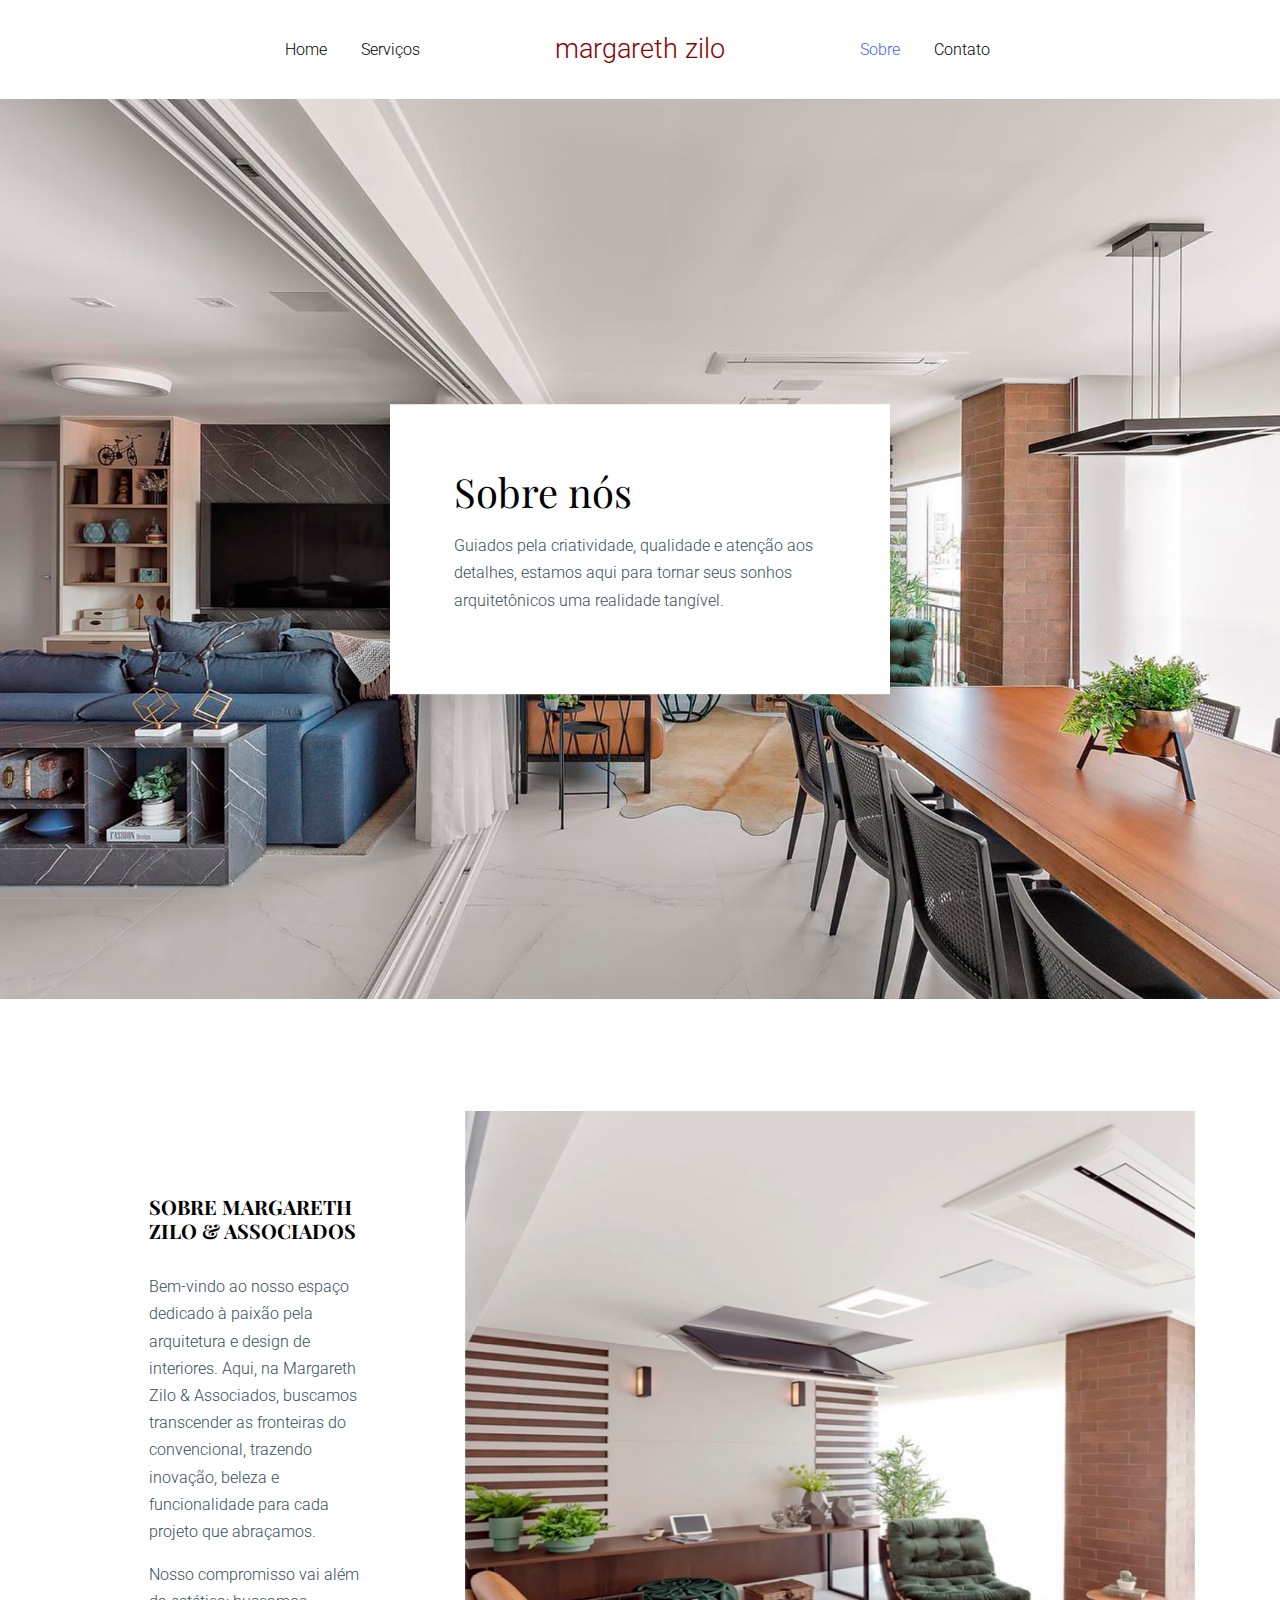
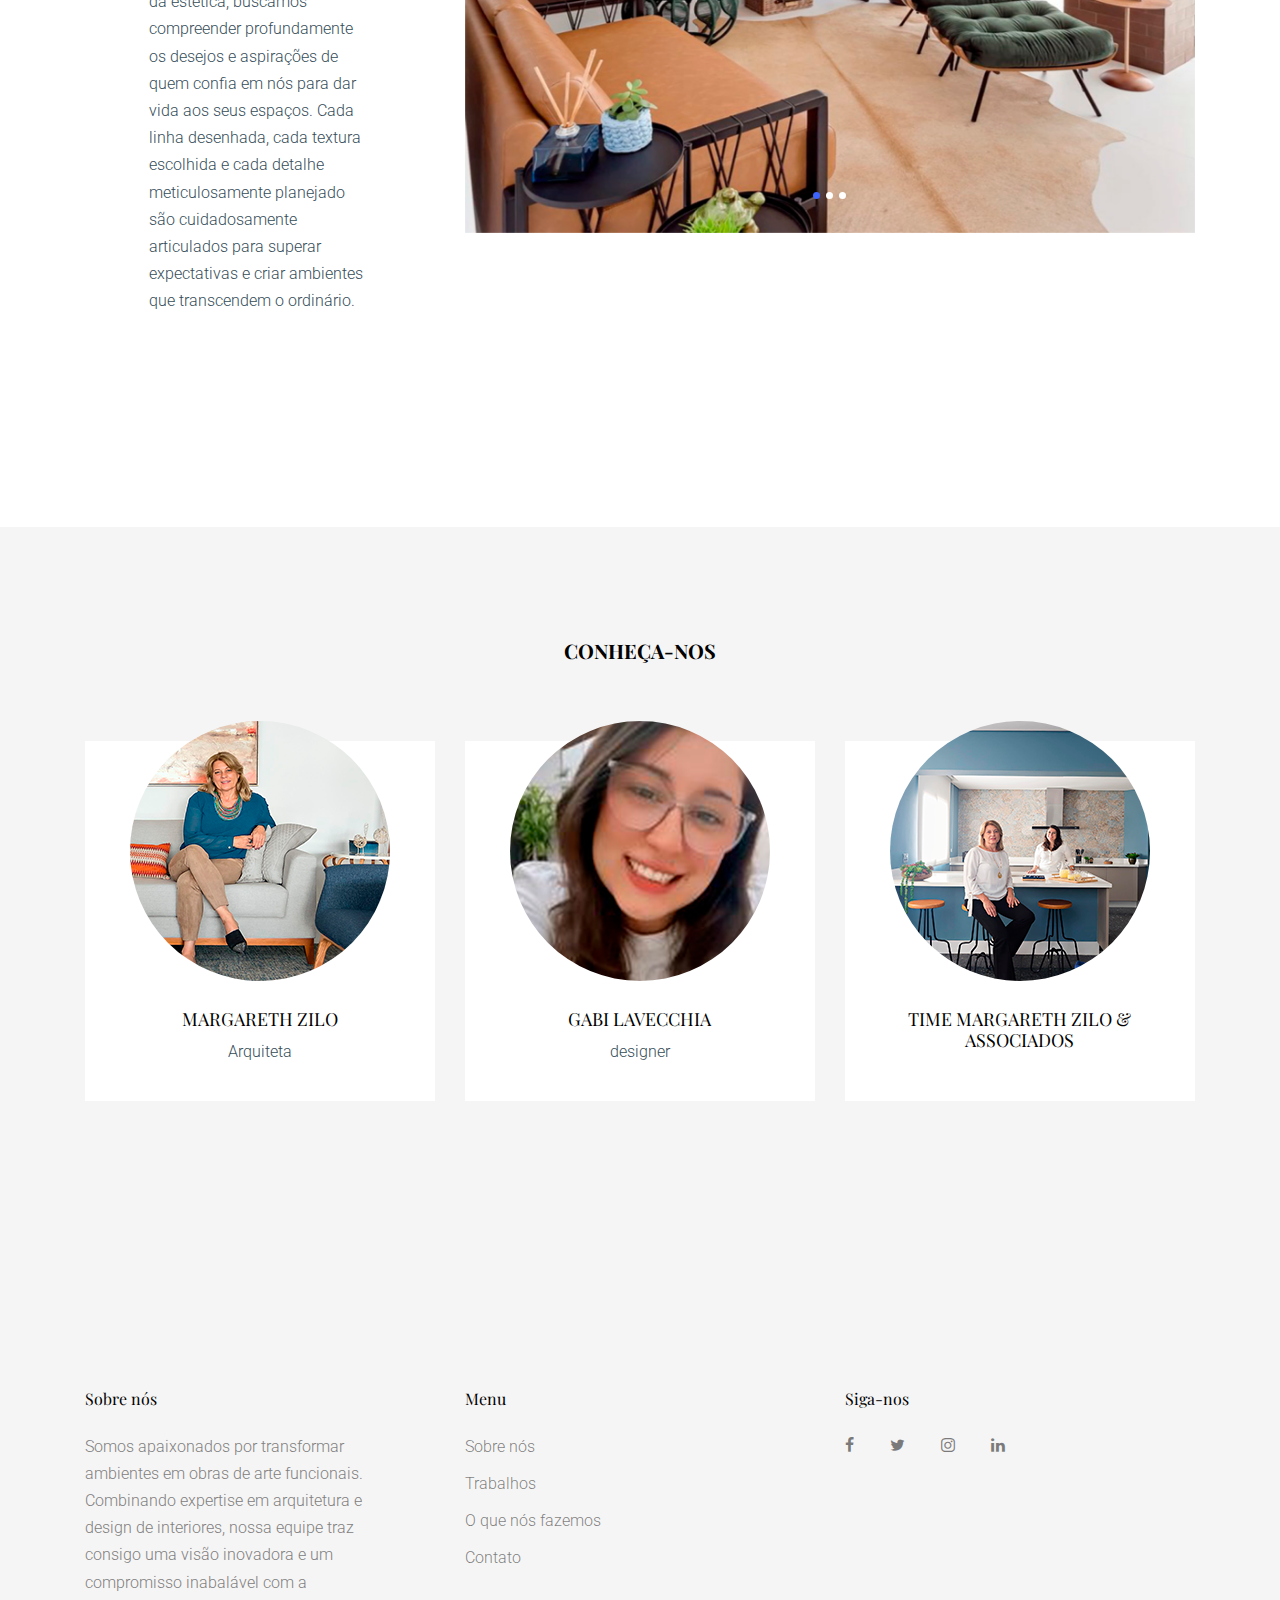
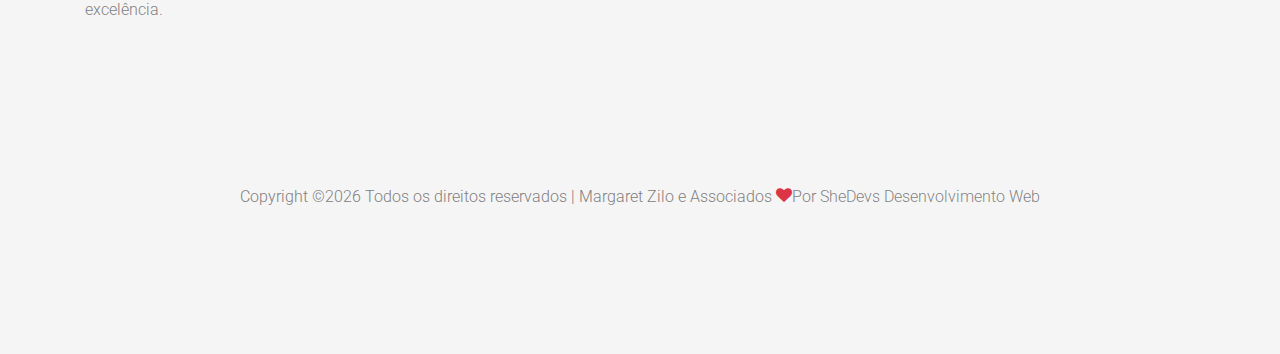
==== commit f8d22612: "Update about.html" ====
--- a/about.html
+++ b/about.html
@@ -50,7 +50,7 @@
                 <ul class="site-menu main-menu js-clone-nav ml-auto d-none d-lg-block">
                   <li><a href="index.html" class="nav-link">Home</a></li>
                   <li><a href="work.html" class="nav-link">Serviços</a></li>
-                  <li><a href="what-we-do.html" class="nav-link">Oque nós fazemos</a></li>
+                 
                 </ul>
               </nav>
             </div>
